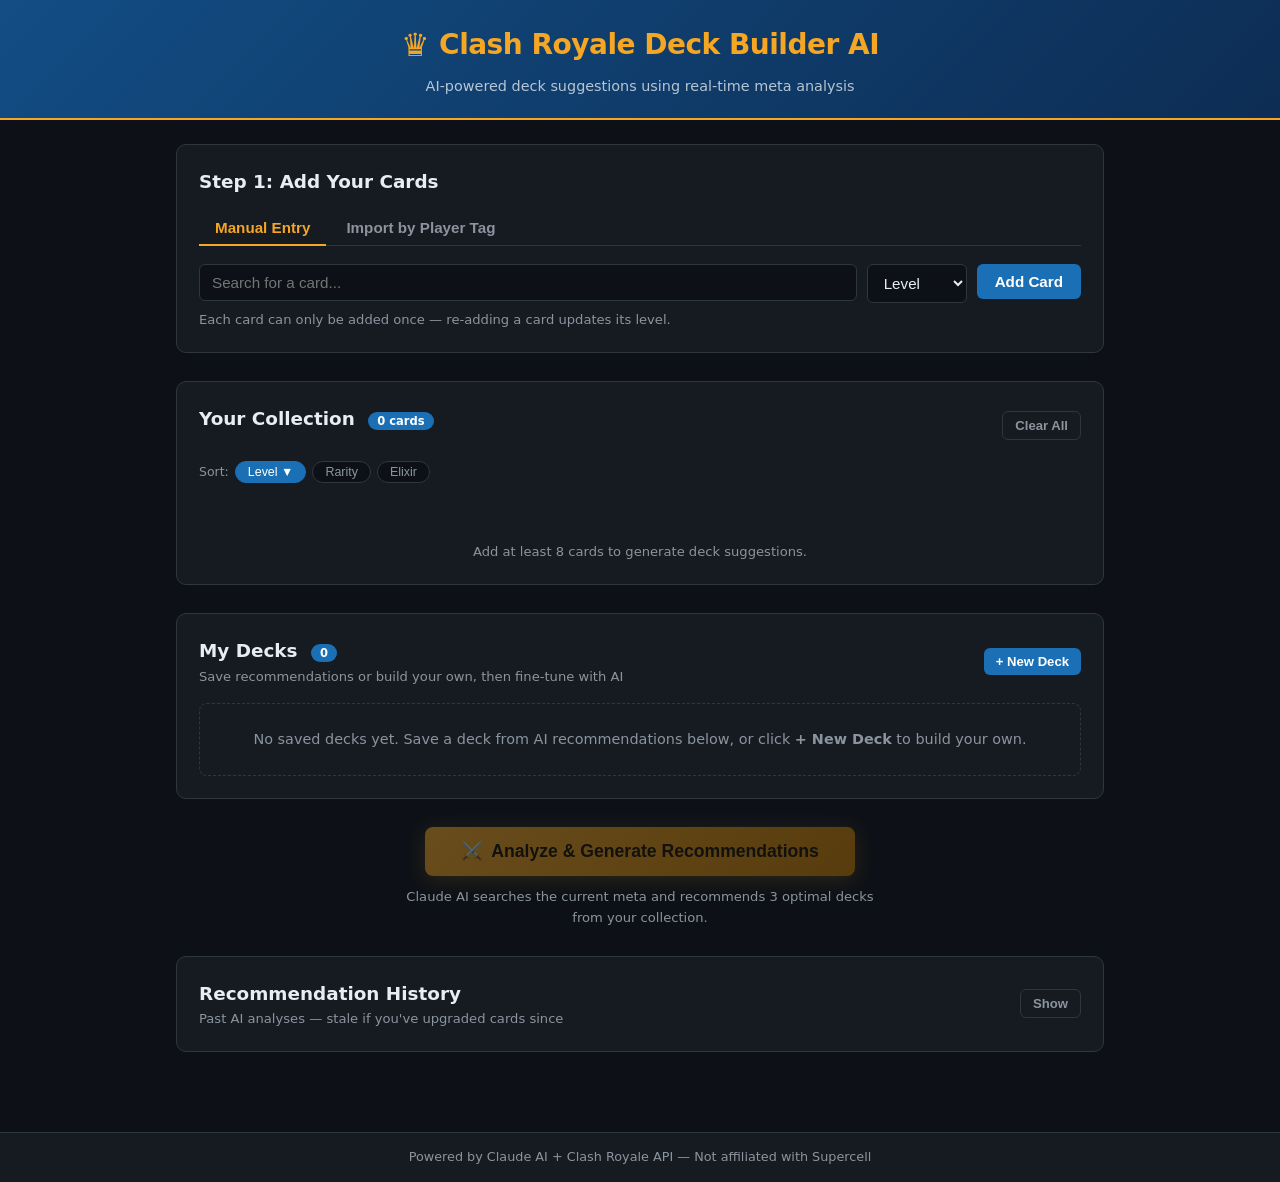
==== templates/index.html @ ad2bdec4 "UPDATES" ====
<!DOCTYPE html>
<html lang="en">
<head>
  <meta charset="UTF-8" />
  <meta name="viewport" content="width=device-width, initial-scale=1.0" />
  <title>Clash Royale Deck Builder AI</title>
  <link rel="stylesheet" href="/static/css/style.css" />
</head>
<body>
  <header class="site-header">
    <div class="header-inner">
      <div class="logo"><span class="crown">♛</span><span>Clash Royale Deck Builder AI</span></div>
      <p class="tagline">AI-powered deck suggestions using real-time meta analysis</p>
    </div>
  </header>

  <main class="container">

    <!-- Step 1: Card collection ──────────────────────────────────────────── -->
    <section class="card-section" id="import-section">
      <h2>Step 1: Add Your Cards</h2>
      <div class="import-tabs">
        <button class="tab-btn active" data-tab="manual">Manual Entry</button>
        <button class="tab-btn" data-tab="tag">Import by Player Tag</button>
      </div>

      <div class="tab-content active" id="tab-manual">
        <div class="add-card-row">
          <div class="search-wrap">
            <input type="text" id="card-search" placeholder="Search for a card..." autocomplete="off" />
            <ul id="card-suggestions" class="suggestions-list hidden"></ul>
          </div>
          <select id="card-level"><option value="">Level</option></select>
          <button id="add-card-btn" class="btn btn-primary">Add Card</button>
        </div>
        <p class="hint">Each card can only be added once — re-adding a card updates its level.</p>
      </div>

      <div class="tab-content" id="tab-tag">
        <div class="tag-row">
          <input type="text" id="player-tag" placeholder="#ABC123XYZ" autocomplete="off" />
          <button id="fetch-cards-btn" class="btn btn-primary">Import Cards</button>
        </div>
        <p class="hint">Enter your Clash Royale player tag to automatically import your unlocked cards and levels.</p>
        <p id="tag-status" class="status-msg hidden"></p>
      </div>
    </section>

    <!-- Collection display ──────────────────────────────────────────────── -->
    <section class="card-section" id="collection-section">
      <div class="collection-header">
        <h2>Your Collection <span id="card-count" class="badge">0 cards</span></h2>
        <button id="clear-cards-btn" class="btn btn-ghost btn-sm">Clear All</button>
      </div>
      <div class="collection-sort-bar">
        <span class="sort-label">Sort:</span>
        <button class="sort-btn active" data-sort="level">Level ▼</button>
        <button class="sort-btn" data-sort="rarity">Rarity</button>
        <button class="sort-btn" data-sort="elixir">Elixir</button>
      </div>
      <div id="card-grid" class="card-grid"></div>
      <p id="collection-hint" class="hint center">Add at least 8 cards to generate deck suggestions.</p>
    </section>

    <!-- My Decks ─────────────────────────────────────────────────────────── -->
    <section class="card-section" id="my-decks-section">
      <div class="section-header">
        <div>
          <h2>My Decks <span id="my-decks-count" class="badge">0</span></h2>
          <p class="hint" style="margin:0">Save recommendations or build your own, then fine-tune with AI</p>
        </div>
        <button id="new-deck-btn" class="btn btn-primary btn-sm">+ New Deck</button>
      </div>
      <div id="my-decks-empty" class="empty-state">
        No saved decks yet. Save a deck from AI recommendations below, or click <strong>+ New Deck</strong> to build your own.
      </div>
      <div id="my-decks-grid" class="my-decks-grid"></div>
    </section>

    <!-- Generate ────────────────────────────────────────────────────────── -->
    <section class="generate-section">
      <button id="generate-btn" class="btn btn-generate" disabled>
        <span class="btn-icon">⚔️</span> Analyze &amp; Generate Recommendations
      </button>
      <p class="generate-note">Claude AI searches the current meta and recommends 3 optimal decks from your collection.</p>
    </section>

    <!-- Results ──────────────────────────────────────────────────────────── -->
    <section id="results-section" class="hidden">
      <div class="results-header">
        <h2>AI Deck Recommendations</h2>
        <div id="meta-context" class="meta-banner"></div>
      </div>
      <div id="stream-status" class="stream-status">
        <div class="spinner"></div>
        <span id="stream-msg">Searching for current meta information...</span>
      </div>
      <div id="decks-container"></div>
    </section>

    <!-- Recommendation History ───────────────────────────────────────────── -->
    <section class="card-section" id="history-section">
      <div class="history-header">
        <div>
          <h2>Recommendation History</h2>
          <p class="hint" style="margin:0">Past AI analyses — stale if you've upgraded cards since</p>
        </div>
        <button id="history-toggle-btn" class="btn btn-ghost btn-sm">Show</button>
      </div>
      <div id="history-list" class="history-list hidden">
        <div id="history-loading" class="history-empty"><div class="spinner"></div> Loading...</div>
        <div id="history-empty" class="history-empty hidden">No past sessions yet.</div>
        <div id="history-items"></div>
      </div>
    </section>

  </main>

  <footer class="site-footer">
    <p>Powered by Claude AI + Clash Royale API &mdash; Not affiliated with Supercell</p>
  </footer>

  <!-- ═══════════════════════════════════════════════════════════════════════
       Deck Builder Modal  (create / edit a saved deck)
  ════════════════════════════════════════════════════════════════════════ -->
  <div id="deck-builder-modal" class="modal-overlay hidden" role="dialog" aria-labelledby="deck-builder-title">
    <div class="modal-backdrop" id="deck-builder-backdrop"></div>
    <div class="modal-dialog">
      <div class="modal-header">
        <h3 id="deck-builder-title">Build a Deck</h3>
        <button id="deck-builder-close" class="btn btn-ghost btn-sm">✕</button>
      </div>
      <div class="modal-body">
        <div class="form-group">
          <label for="deck-name-input">Deck Name</label>
          <input type="text" id="deck-name-input" placeholder="e.g., My Hog Cycle" maxlength="60" />
        </div>
        <div class="form-group">
          <label>Cards <span id="slot-count-label" class="text-muted">(0 / 8)</span></label>
          <p class="hint" style="margin-bottom:10px">Pick exactly 8 cards from your collection — no duplicates allowed.</p>
          <div id="card-slots" class="card-slots"></div>
        </div>
        <p id="deck-builder-error" class="status-msg error hidden"></p>
      </div>
      <div class="modal-footer">
        <button id="deck-builder-cancel" class="btn btn-ghost">Cancel</button>
        <button id="deck-builder-save" class="btn btn-primary" disabled>Save Deck</button>
      </div>
    </div>
  </div>

  <!-- ═══════════════════════════════════════════════════════════════════════
       Saved Deck Detail Modal  (analysis + fine-tune chat)
  ════════════════════════════════════════════════════════════════════════ -->
  <div id="deck-detail-modal" class="deck-detail-modal hidden" role="dialog" aria-labelledby="detail-deck-name">
    <div class="detail-backdrop" id="detail-backdrop"></div>
    <div class="detail-panel">

      <div class="detail-header">
        <div class="detail-title-group">
          <div class="detail-source-label" id="detail-source-label"></div>
          <h3 id="detail-deck-name">Deck</h3>
          <div id="detail-meta-tags" class="detail-meta-tags"></div>
        </div>
        <div class="detail-header-actions">
          <button id="detail-edit-btn" class="btn btn-ghost btn-sm">✏️ Edit Cards</button>
          <button id="detail-delete-btn" class="btn btn-ghost btn-sm btn-danger-ghost">🗑 Delete</button>
          <button id="detail-close-btn" class="btn btn-ghost btn-sm">✕ Close</button>
        </div>
      </div>

      <div class="detail-body">

        <!-- Left: deck cards + analysis ─────────────────────────────────── -->
        <div class="detail-left">

          <!-- Staleness warning -->
          <div id="detail-stale-warning" class="stale-warning hidden">
            <span>⚠️ Card levels have changed since last analysis</span>
            <div class="stale-actions">
              <button id="detail-update-levels-btn" class="btn btn-sm btn-ghost">Update Levels in Deck</button>
              <button id="detail-reanalyze-btn" class="btn btn-sm btn-primary">Re-run Analysis</button>
            </div>
          </div>

          <!-- Deck card chips -->
          <div class="detail-cards-panel">
            <h4 class="panel-label">Cards</h4>
            <div id="detail-cards-display" class="detail-cards-display"></div>
          </div>

          <!-- Analysis section -->
          <div class="detail-analysis-panel">
            <h4 class="panel-label">Deep Analysis</h4>

            <!-- No analysis yet -->
            <div id="analysis-empty" class="analysis-empty">
              <p>Get a meta assessment, suggested swaps from your collection, and detailed coaching.</p>
              <button id="run-analysis-btn" class="btn btn-primary">Run Deep Analysis</button>
            </div>

            <!-- Running analysis -->
            <div id="analysis-loading" class="analysis-loading hidden">
              <div class="spinner"></div>
              <span id="analysis-status-msg">Searching current meta...</span>
            </div>

            <!-- Analysis result display -->
            <div id="analysis-result" class="analysis-result hidden"></div>
          </div>
        </div>

        <!-- Right: fine-tune chat ───────────────────────────────────────── -->
        <div class="detail-right">
          <div class="detail-chat-header">
            <h4>Fine-tune Chat</h4>
            <p class="hint">Discuss strategy, request specific swaps, or explore matchups in depth</p>
          </div>
          <div id="detail-chat-messages" class="detail-chat-messages">
            <div class="chat-welcome" id="detail-chat-welcome">
              <p>💬 Ask me anything about this deck — card swaps, matchups, playstyle adjustments, or how to improve your win rate.</p>
            </div>
          </div>
          <div class="detail-chat-input-area">
            <div class="chat-input-row">
              <input type="text" id="detail-chat-input" placeholder="Ask about strategy or improvements..." autocomplete="off" />
              <button id="detail-chat-send" class="btn btn-primary">Send</button>
            </div>
            <div class="chat-suggestions-row">
              <span class="chat-suggestion-label">Try:</span>
              <button class="chat-suggestion detail-suggestion" data-q="What's the single best card swap I can make to improve this deck from my collection?">Best swap?</button>
              <button class="chat-suggestion detail-suggestion" data-q="How should I adjust my playstyle in double elixir time?">Double elixir</button>
              <button class="chat-suggestion detail-suggestion" data-q="What are the hardest matchups for this deck and how do I handle them?">Hard matchups</button>
            </div>
          </div>
        </div>

      </div><!-- /.detail-body -->
    </div><!-- /.detail-panel -->
  </div>

  <!-- ═══════════════════════════════════════════════════════════════════════
       Recommendation Chat Modal
  ════════════════════════════════════════════════════════════════════════ -->
  <div id="chat-modal" class="chat-modal hidden" role="dialog" aria-labelledby="chat-deck-title">
    <div class="chat-backdrop" id="chat-backdrop"></div>
    <div class="chat-panel">
      <div class="chat-panel-header">
        <div class="chat-panel-title-group">
          <span class="chat-panel-label">Strategy Chat</span>
          <h3 id="chat-deck-title">Deck Name</h3>
        </div>
        <button id="chat-close-btn" class="btn btn-ghost btn-sm">✕ Close</button>
      </div>
      <div class="chat-panel-context" id="chat-panel-context"></div>
      <div class="chat-messages" id="chat-messages">
        <div class="chat-welcome">
          <p>👋 Ask me anything about this deck — matchups, placements, elixir management, counters, or how to improve your gameplay!</p>
        </div>
      </div>
      <div class="chat-input-area">
        <div class="chat-input-row">
          <input type="text" id="chat-input" placeholder="Ask about strategy, matchups, card placement..." autocomplete="off" />
          <button id="chat-send-btn" class="btn btn-primary">Send</button>
        </div>
        <div class="chat-suggestions-row">
          <span class="chat-suggestion-label">Try asking:</span>
          <button class="chat-suggestion" data-q="How do I counter Mega Knight with this deck?">vs Mega Knight</button>
          <button class="chat-suggestion" data-q="What's my best play in double elixir?">Double elixir tips</button>
          <button class="chat-suggestion" data-q="How should I open the game?">Opening plays</button>
          <button class="chat-suggestion" data-q="What are the biggest mistakes to avoid with this deck?">Common mistakes</button>
        </div>
      </div>
    </div>
  </div>

  <!-- Card slot picker dropdown (shared, moved by JS) -->
  <div id="slot-picker-dropdown" class="slot-picker-dropdown hidden">
    <input type="text" id="slot-picker-search" placeholder="Search cards..." autocomplete="off" />
    <ul id="slot-picker-list" class="slot-picker-list"></ul>
  </div>

  <script src="/static/js/app.js"></script>
</body>
</html>
---- static/css/style.css ----
/* ============================================================
   CSS Custom Properties
   ============================================================ */
:root {
  --cr-blue: #1a6fb5;
  --cr-blue-dark: #124d84;
  --cr-gold: #f5a623;
  --cr-gold-dark: #c77d00;
  --cr-red: #e02020;
  --cr-green: #3fb950;
  --cr-purple: #7b2fbe;
  --bg: #0d1117;
  --bg-card: #161b22;
  --bg-card-hover: #1c2330;
  --border: #30363d;
  --text: #e6edf3;
  --text-muted: #8b949e;
  --radius: 10px;
  --shadow: 0 4px 16px rgba(0,0,0,0.4);
  --transition: 0.2s ease;
}

/* ============================================================
   Reset & Base
   ============================================================ */
*, *::before, *::after { box-sizing: border-box; margin: 0; padding: 0; }
html { font-size: 16px; scroll-behavior: smooth; }
body {
  font-family: 'Segoe UI', system-ui, -apple-system, sans-serif;
  background: var(--bg);
  color: var(--text);
  min-height: 100vh;
  line-height: 1.6;
}

/* ============================================================
   Layout
   ============================================================ */
.container {
  max-width: 960px;
  margin: 0 auto;
  padding: 24px 16px 80px;
  display: flex;
  flex-direction: column;
  gap: 28px;
}

/* ============================================================
   Header
   ============================================================ */
.site-header {
  background: linear-gradient(135deg, var(--cr-blue-dark) 0%, #0d2d54 100%);
  border-bottom: 2px solid var(--cr-gold);
  padding: 20px 0;
  text-align: center;
}
.header-inner { max-width: 960px; margin: 0 auto; padding: 0 16px; }
.logo {
  font-size: 1.75rem;
  font-weight: 800;
  color: var(--cr-gold);
  letter-spacing: -0.5px;
  display: flex;
  align-items: center;
  justify-content: center;
  gap: 10px;
}
.crown { font-size: 2rem; }
.tagline { color: rgba(255,255,255,0.7); font-size: 0.9rem; margin-top: 4px; }

/* ============================================================
   Card Sections
   ============================================================ */
.card-section {
  background: var(--bg-card);
  border: 1px solid var(--border);
  border-radius: var(--radius);
  padding: 22px;
}
.card-section h2 { font-size: 1.15rem; font-weight: 700; margin-bottom: 14px; }
.collection-sort-bar {
  display: flex;
  align-items: center;
  gap: 6px;
  margin-bottom: 12px;
  flex-wrap: wrap;
}
.sort-label { font-size: 0.78rem; color: var(--text-muted); }
.sort-btn {
  background: var(--bg);
  border: 1px solid var(--border);
  color: var(--text-muted);
  border-radius: 20px;
  padding: 3px 12px;
  font-size: 0.78rem;
  cursor: pointer;
  transition: var(--transition);
}
.sort-btn:hover { border-color: var(--cr-blue); color: var(--text); }
.sort-btn.active { background: var(--cr-blue); border-color: var(--cr-blue); color: #fff; }
.section-header {
  display: flex;
  justify-content: space-between;
  align-items: center;
  gap: 16px;
  margin-bottom: 16px;
}
.section-header h2 { margin-bottom: 0; }
.text-muted { color: var(--text-muted); }

/* ============================================================
   Tabs
   ============================================================ */
.import-tabs {
  display: flex;
  gap: 4px;
  margin-bottom: 18px;
  border-bottom: 1px solid var(--border);
}
.tab-btn {
  background: none;
  border: none;
  color: var(--text-muted);
  font-size: 0.95rem;
  font-weight: 600;
  padding: 8px 16px;
  cursor: pointer;
  border-bottom: 2px solid transparent;
  margin-bottom: -1px;
  transition: color var(--transition), border-color var(--transition);
}
.tab-btn:hover { color: var(--text); }
.tab-btn.active { color: var(--cr-gold); border-bottom-color: var(--cr-gold); }
.tab-content { display: none; }
.tab-content.active { display: block; }

/* ============================================================
   Form Controls
   ============================================================ */
.form-group { margin-bottom: 16px; }
.form-group label {
  display: block;
  font-size: 0.85rem;
  font-weight: 600;
  color: var(--text-muted);
  text-transform: uppercase;
  letter-spacing: 0.5px;
  margin-bottom: 6px;
}
.add-card-row, .tag-row {
  display: flex;
  gap: 10px;
  align-items: flex-start;
  flex-wrap: wrap;
}
.search-wrap { position: relative; flex: 1; min-width: 180px; }

input[type="text"], select {
  background: var(--bg);
  border: 1px solid var(--border);
  border-radius: 6px;
  color: var(--text);
  font-size: 0.95rem;
  padding: 9px 12px;
  width: 100%;
  transition: border-color var(--transition);
  outline: none;
}
input[type="text"]:focus, select:focus { border-color: var(--cr-blue); }
select { cursor: pointer; width: auto; min-width: 100px; }
.hint { color: var(--text-muted); font-size: 0.82rem; margin-top: 6px; }
.hint.center { text-align: center; }

/* ============================================================
   Autocomplete
   ============================================================ */
.suggestions-list {
  position: absolute;
  top: calc(100% + 4px); left: 0; right: 0;
  background: var(--bg-card);
  border: 1px solid var(--border);
  border-radius: 6px;
  list-style: none;
  max-height: 220px;
  overflow-y: auto;
  z-index: 100;
  box-shadow: var(--shadow);
}
.suggestions-list.hidden { display: none; }
.suggestions-list li {
  padding: 8px 14px;
  cursor: pointer;
  font-size: 0.9rem;
  transition: background var(--transition);
}
.suggestions-list li:hover,
.suggestions-list li.focused { background: var(--bg-card-hover); }
.suggestions-list li mark { background: none; color: var(--cr-gold); font-weight: 700; }

/* ============================================================
   Buttons
   ============================================================ */
.btn {
  border: none;
  border-radius: 6px;
  cursor: pointer;
  font-size: 0.95rem;
  font-weight: 600;
  padding: 9px 18px;
  transition: background var(--transition), opacity var(--transition), transform var(--transition);
  white-space: nowrap;
}
.btn:disabled { opacity: 0.4; cursor: not-allowed; transform: none !important; }
.btn:not(:disabled):hover { transform: translateY(-1px); }
.btn:not(:disabled):active { transform: translateY(0); }

.btn-primary { background: var(--cr-blue); color: #fff; }
.btn-primary:not(:disabled):hover { background: var(--cr-blue-dark); }

.btn-ghost { background: transparent; border: 1px solid var(--border); color: var(--text-muted); }
.btn-ghost:not(:disabled):hover { border-color: var(--text-muted); color: var(--text); }
.btn-danger-ghost { color: #f85149; }
.btn-danger-ghost:not(:disabled):hover { border-color: #f85149; color: #f85149; }

.btn-sm { font-size: 0.82rem; padding: 6px 12px; }

.btn-generate {
  background: linear-gradient(135deg, var(--cr-gold) 0%, var(--cr-gold-dark) 100%);
  color: #1a1200;
  font-size: 1.1rem;
  font-weight: 800;
  padding: 14px 36px;
  border-radius: 8px;
  box-shadow: 0 4px 20px rgba(245,166,35,0.35);
}
.btn-generate:not(:disabled):hover {
  background: linear-gradient(135deg, #f7c04a 0%, var(--cr-gold) 100%);
  box-shadow: 0 6px 28px rgba(245,166,35,0.5);
}
.btn-icon { margin-right: 4px; }
.btn-save-deck {
  background: rgba(63,185,80,0.12);
  border: 1px solid rgba(63,185,80,0.3);
  color: var(--cr-green);
  font-size: 0.82rem;
  padding: 6px 14px;
  border-radius: 6px;
}
.btn-save-deck:not(:disabled):hover { background: rgba(63,185,80,0.25); border-color: var(--cr-green); }
.btn-save-deck.saved {
  background: rgba(63,185,80,0.2);
  border-color: var(--cr-green);
  color: var(--cr-green);
  cursor: default;
  transform: none !important;
}
.btn-discuss {
  background: rgba(123,47,190,0.12);
  border: 1px solid rgba(192,132,252,0.3);
  color: #c084fc;
  font-size: 0.82rem;
  padding: 6px 14px;
  border-radius: 6px;
}
.btn-discuss:not(:disabled):hover { background: rgba(123,47,190,0.28); border-color: #c084fc; }

/* ============================================================
   Generate Section
   ============================================================ */
.generate-section {
  text-align: center;
  display: flex;
  flex-direction: column;
  align-items: center;
  gap: 10px;
}
.generate-note { color: var(--text-muted); font-size: 0.82rem; max-width: 480px; }

/* ============================================================
   Status / Empty
   ============================================================ */
.status-msg {
  margin-top: 10px;
  padding: 8px 12px;
  border-radius: 6px;
  font-size: 0.88rem;
  font-weight: 500;
}
.status-msg.hidden { display: none; }
.status-msg.success { background: rgba(35,134,54,0.2); color: #3fb950; border: 1px solid rgba(63,185,80,0.3); }
.status-msg.error   { background: rgba(224,36,36,0.15); color: #f85149; border: 1px solid rgba(248,81,73,0.3); }
.status-msg.loading { background: rgba(26,111,181,0.15); color: #79c0ff; border: 1px solid rgba(121,192,255,0.3); }

.empty-state {
  color: var(--text-muted);
  font-size: 0.9rem;
  padding: 24px;
  text-align: center;
  border: 1px dashed var(--border);
  border-radius: 8px;
}

/* ============================================================
   Collection Header / Badge / Grid
   ============================================================ */
.collection-header {
  display: flex;
  justify-content: space-between;
  align-items: center;
  margin-bottom: 14px;
}
.badge {
  background: var(--cr-blue);
  color: #fff;
  border-radius: 20px;
  font-size: 0.72rem;
  font-weight: 700;
  padding: 2px 9px;
  margin-left: 7px;
}
.card-grid { display: flex; flex-wrap: wrap; gap: 8px; min-height: 40px; }
.card-chip {
  display: flex;
  align-items: center;
  gap: 6px;
  background: var(--bg);
  border: 1px solid var(--border);
  border-radius: 20px;
  padding: 4px 10px 4px 6px;
  font-size: 0.82rem;
  transition: border-color var(--transition);
}
.card-chip:hover { border-color: var(--cr-red); }
.chip-level {
  background: var(--cr-gold);
  color: #1a1200;
  border-radius: 50%;
  width: 20px; height: 20px;
  display: flex;
  align-items: center;
  justify-content: center;
  font-size: 0.7rem;
  font-weight: 800;
  flex-shrink: 0;
}
.chip-remove {
  background: none;
  border: none;
  color: var(--text-muted);
  cursor: pointer;
  font-size: 1rem;
  line-height: 1;
  padding: 0 0 0 4px;
  transition: color var(--transition);
}
.chip-remove:hover { color: var(--cr-red); }

/* ============================================================
   Spinner
   ============================================================ */
.spinner {
  width: 20px; height: 20px;
  border: 2px solid var(--border);
  border-top-color: var(--cr-gold);
  border-radius: 50%;
  animation: spin 0.8s linear infinite;
  flex-shrink: 0;
}
@keyframes spin { to { transform: rotate(360deg); } }

/* ============================================================
   Tags / Pills
   ============================================================ */
.tag {
  border-radius: 4px;
  font-size: 0.73rem;
  font-weight: 700;
  padding: 2px 7px;
  text-transform: uppercase;
  letter-spacing: 0.4px;
}
.tag-archetype { background: rgba(123,47,190,0.2); color: #c084fc; border: 1px solid rgba(192,132,252,0.3); }
.tag-elixir    { background: rgba(121,192,255,0.1); color: #79c0ff; border: 1px solid rgba(121,192,255,0.2); }
.tag-difficulty-Beginner     { background: rgba(35,134,54,0.2); color: #3fb950; border: 1px solid rgba(63,185,80,0.3); }
.tag-difficulty-Intermediate { background: rgba(210,153,34,0.2); color: #e3b341; border: 1px solid rgba(227,179,65,0.3); }
.tag-difficulty-Advanced     { background: rgba(224,36,36,0.15); color: #f85149; border: 1px solid rgba(248,81,73,0.3); }
.tag-tier-S { background: rgba(245,166,35,0.2); color: var(--cr-gold); border: 1px solid rgba(245,166,35,0.4); }
.tag-tier-A { background: rgba(63,185,80,0.15); color: #3fb950; border: 1px solid rgba(63,185,80,0.3); }
.tag-tier-B { background: rgba(121,192,255,0.1); color: #79c0ff; border: 1px solid rgba(121,192,255,0.2); }
.tag-tier-C { background: rgba(227,179,65,0.12); color: #e3b341; border: 1px solid rgba(227,179,65,0.25); }
.tag-tier-D { background: rgba(248,81,73,0.12); color: #f85149; border: 1px solid rgba(248,81,73,0.25); }
.tag-stale  { background: rgba(245,166,35,0.12); color: #e3b341; border: 1px solid rgba(245,166,35,0.25); font-size: 0.72rem; }

/* ============================================================
   Results Section
   ============================================================ */
#results-section.hidden { display: none; }
#results-section { display: flex; flex-direction: column; gap: 20px; }
.results-header h2 { font-size: 1.35rem; font-weight: 800; margin-bottom: 10px; }
.meta-banner {
  background: rgba(26,111,181,0.1);
  border: 1px solid rgba(121,192,255,0.2);
  border-radius: 6px;
  color: #79c0ff;
  font-size: 0.88rem;
  font-style: italic;
  padding: 10px 14px;
  line-height: 1.5;
}
.meta-banner:empty { display: none; }
.stream-status {
  display: none;
  align-items: center;
  gap: 12px;
  padding: 14px 18px;
  background: var(--bg-card);
  border: 1px solid var(--border);
  border-radius: var(--radius);
  color: var(--text-muted);
  font-size: 0.9rem;
}
.stream-status.visible { display: flex; }

/* ============================================================
   Recommendation Deck Cards
   ============================================================ */
#decks-container { display: flex; flex-direction: column; gap: 22px; }
.deck-card {
  background: var(--bg-card);
  border: 1px solid var(--border);
  border-radius: var(--radius);
  overflow: hidden;
  box-shadow: var(--shadow);
  animation: fadeSlide 0.4s ease both;
}
@keyframes fadeSlide {
  from { opacity: 0; transform: translateY(14px); }
  to   { opacity: 1; transform: translateY(0); }
}
.deck-header {
  padding: 16px 20px 12px;
  border-bottom: 1px solid var(--border);
  display: flex;
  align-items: flex-start;
  justify-content: space-between;
  gap: 10px;
  flex-wrap: wrap;
}
.deck-title-group { flex: 1; }
.deck-name { font-size: 1.1rem; font-weight: 800; margin-bottom: 4px; }
.deck-meta { display: flex; flex-wrap: wrap; gap: 6px; align-items: center; }
.deck-header-right {
  display: flex;
  align-items: center;
  gap: 8px;
  flex-shrink: 0;
  flex-wrap: wrap;
}
.deck-win-condition { font-size: 0.8rem; color: var(--text-muted); }
.deck-win-condition strong { color: var(--cr-gold); }
.deck-cards-row {
  display: flex;
  flex-wrap: wrap;
  gap: 6px;
  padding: 14px 20px;
  border-bottom: 1px solid var(--border);
}
.deck-card-item {
  background: var(--bg);
  border: 1px solid var(--border);
  border-radius: 6px;
  padding: 5px 9px;
  font-size: 0.79rem;
  font-weight: 600;
  display: flex;
  align-items: center;
  gap: 4px;
}
.deck-card-item.is-win-condition { border-color: var(--cr-gold); color: var(--cr-gold); }
.item-level { font-size: 0.68rem; color: var(--text-muted); }
.deck-body { padding: 18px 20px; display: flex; flex-direction: column; gap: 14px; }
.deck-description { color: var(--text-muted); font-size: 0.88rem; line-height: 1.55; }
.strategy-grid { display: grid; grid-template-columns: 1fr 1fr; gap: 10px; }
.strategy-box {
  background: var(--bg);
  border: 1px solid var(--border);
  border-radius: 8px;
  padding: 13px;
}
.strategy-box h4 {
  color: var(--cr-gold);
  font-size: 0.75rem;
  font-weight: 800;
  letter-spacing: 0.5px;
  margin-bottom: 7px;
  text-transform: uppercase;
}
.strategy-box p, .strategy-box li {
  color: var(--text-muted);
  font-size: 0.85rem;
  line-height: 1.5;
}
.strategy-box ul { padding-left: 14px; display: flex; flex-direction: column; gap: 3px; }
.strategy-box.full-width { grid-column: 1 / -1; }
.level-notes {
  background: rgba(245,166,35,0.07);
  border: 1px solid rgba(245,166,35,0.2);
  border-radius: 8px;
  color: #e3b341;
  font-size: 0.82rem;
  padding: 9px 13px;
}
.level-notes strong { color: var(--cr-gold); }

/* ============================================================
   My Decks Grid
   ============================================================ */
.my-decks-grid {
  display: grid;
  grid-template-columns: repeat(auto-fill, minmax(280px, 1fr));
  gap: 14px;
}
.my-deck-card {
  background: var(--bg);
  border: 1px solid var(--border);
  border-radius: 8px;
  padding: 16px;
  display: flex;
  flex-direction: column;
  gap: 10px;
  transition: border-color var(--transition);
  animation: fadeSlide 0.3s ease both;
}
.my-deck-card:hover { border-color: rgba(121,192,255,0.35); }
.my-deck-card.is-stale { border-color: rgba(245,166,35,0.4); }

.my-deck-card-header {
  display: flex;
  align-items: flex-start;
  justify-content: space-between;
  gap: 8px;
}
.my-deck-card-title { font-weight: 800; font-size: 0.95rem; }
.my-deck-card-source { font-size: 0.72rem; color: var(--text-muted); margin-top: 2px; }
.my-deck-card-tags { display: flex; flex-wrap: wrap; gap: 5px; }

.my-deck-card-chips {
  display: flex;
  flex-wrap: wrap;
  gap: 4px;
}
.mini-chip {
  background: var(--bg-card);
  border: 1px solid var(--border);
  border-radius: 4px;
  font-size: 0.73rem;
  padding: 2px 7px;
  color: var(--text-muted);
}
.mini-chip.win-con { border-color: rgba(245,166,35,0.4); color: var(--cr-gold); }

.my-deck-card-footer {
  display: flex;
  gap: 7px;
  margin-top: auto;
  padding-top: 6px;
  border-top: 1px solid var(--border);
}
.my-deck-card-footer .btn { flex: 1; text-align: center; }

/* ============================================================
   Staleness
   ============================================================ */
.stale-warning {
  background: rgba(245,166,35,0.08);
  border: 1px solid rgba(245,166,35,0.3);
  border-radius: 8px;
  padding: 10px 14px;
  display: flex;
  align-items: center;
  justify-content: space-between;
  gap: 12px;
  flex-wrap: wrap;
  font-size: 0.85rem;
  color: #e3b341;
}
.stale-warning.hidden { display: none; }
.stale-actions { display: flex; gap: 8px; flex-wrap: wrap; }

/* ============================================================
   History
   ============================================================ */
.history-header {
  display: flex;
  justify-content: space-between;
  align-items: center;
}
.history-header h2 { margin-bottom: 0; }
.history-list { margin-top: 18px; display: flex; flex-direction: column; gap: 8px; }
.history-list.hidden { display: none; }
.history-empty {
  color: var(--text-muted);
  font-size: 0.88rem;
  padding: 18px;
  text-align: center;
  display: flex;
  align-items: center;
  justify-content: center;
  gap: 8px;
}
.history-empty.hidden { display: none; }
.history-item {
  background: var(--bg);
  border: 1px solid var(--border);
  border-radius: 8px;
  overflow: hidden;
  transition: border-color var(--transition);
}
.history-item:hover { border-color: rgba(121,192,255,0.25); }
.history-item.is-stale { border-color: rgba(245,166,35,0.35); }
.history-item-header {
  display: flex;
  align-items: center;
  gap: 10px;
  padding: 12px 14px;
  cursor: pointer;
  user-select: none;
}
.history-item-header:hover { background: var(--bg-card-hover); }
.history-item-date { color: var(--text-muted); font-size: 0.8rem; white-space: nowrap; }
.history-item-meta { flex: 1; font-size: 0.87rem; color: var(--text); overflow: hidden; text-overflow: ellipsis; white-space: nowrap; }
.history-chevron { color: var(--text-muted); font-size: 0.75rem; transition: transform var(--transition); flex-shrink: 0; }
.history-item.expanded .history-chevron { transform: rotate(180deg); }
.history-item-decks { display: none; border-top: 1px solid var(--border); padding: 14px; flex-direction: column; gap: 8px; }
.history-item.expanded .history-item-decks { display: flex; }
.history-deck-row {
  display: flex;
  align-items: center;
  justify-content: space-between;
  gap: 10px;
  padding: 9px 12px;
  background: var(--bg-card);
  border: 1px solid var(--border);
  border-radius: 6px;
  flex-wrap: wrap;
}
.history-deck-info { flex: 1; min-width: 0; }
.history-deck-name { font-weight: 700; font-size: 0.88rem; }
.history-deck-cards { color: var(--text-muted); font-size: 0.76rem; margin-top: 2px; overflow: hidden; text-overflow: ellipsis; white-space: nowrap; max-width: 500px; }
.history-deck-actions { display: flex; gap: 7px; }

/* ============================================================
   Deck Builder Modal
   ============================================================ */
.modal-overlay {
  position: fixed;
  inset: 0;
  z-index: 150;
  display: flex;
  align-items: center;
  justify-content: center;
  padding: 16px;
}
.modal-overlay.hidden { display: none; }
.modal-backdrop {
  position: absolute;
  inset: 0;
  background: rgba(0,0,0,0.7);
  backdrop-filter: blur(3px);
}
.modal-dialog {
  position: relative;
  z-index: 1;
  background: var(--bg-card);
  border: 1px solid var(--border);
  border-radius: var(--radius);
  width: min(600px, 100%);
  max-height: 90vh;
  display: flex;
  flex-direction: column;
  box-shadow: var(--shadow);
  animation: modalIn 0.2s ease;
}
@keyframes modalIn {
  from { opacity: 0; transform: scale(0.95); }
  to   { opacity: 1; transform: scale(1); }
}
.modal-header {
  padding: 18px 20px 14px;
  border-bottom: 1px solid var(--border);
  display: flex;
  align-items: center;
  justify-content: space-between;
}
.modal-header h3 { font-size: 1.1rem; font-weight: 800; }
.modal-body { padding: 20px; overflow-y: auto; flex: 1; }
.modal-footer {
  padding: 14px 20px;
  border-top: 1px solid var(--border);
  display: flex;
  gap: 10px;
  justify-content: flex-end;
}

/* Card Slots (deck builder) */
.card-slots {
  display: grid;
  grid-template-columns: 1fr 1fr;
  gap: 8px;
}
.card-slot {
  background: var(--bg);
  border: 1px solid var(--border);
  border-radius: 6px;
  padding: 9px 12px;
  display: flex;
  align-items: center;
  justify-content: space-between;
  gap: 8px;
  cursor: pointer;
  transition: border-color var(--transition), background var(--transition);
  min-height: 42px;
  font-size: 0.88rem;
}
.card-slot:hover:not(.is-picking) { border-color: var(--cr-blue); }
.card-slot.filled { border-color: rgba(63,185,80,0.4); }
.card-slot.filled:hover { border-color: rgba(248,81,73,0.6); }
.card-slot.is-picking { border-color: var(--cr-blue); background: rgba(26,111,181,0.08); }
.card-slot-name { font-weight: 600; color: var(--text); flex: 1; }
.card-slot-placeholder { color: var(--text-muted); flex: 1; font-style: italic; }
.card-slot-level { font-size: 0.72rem; color: var(--text-muted); background: var(--bg-card); border-radius: 4px; padding: 1px 6px; }
.card-slot-remove {
  background: none;
  border: none;
  color: var(--text-muted);
  cursor: pointer;
  font-size: 0.9rem;
  padding: 0;
  line-height: 1;
  transition: color var(--transition);
}
.card-slot-remove:hover { color: var(--cr-red); }

/* Slot picker dropdown */
.slot-picker-dropdown {
  position: fixed;
  z-index: 300;
  background: var(--bg-card);
  border: 1px solid var(--border);
  border-radius: 8px;
  box-shadow: var(--shadow);
  width: 260px;
  overflow: hidden;
}
.slot-picker-dropdown.hidden { display: none; }
.slot-picker-dropdown input {
  border: none;
  border-bottom: 1px solid var(--border);
  border-radius: 0;
  padding: 10px 12px;
}
.slot-picker-list {
  list-style: none;
  max-height: 240px;
  overflow-y: auto;
}
.slot-picker-list li {
  padding: 8px 12px;
  cursor: pointer;
  font-size: 0.88rem;
  display: flex;
  align-items: center;
  justify-content: space-between;
  gap: 8px;
  transition: background var(--transition);
}
.slot-picker-list li:hover,
.slot-picker-list li.focused { background: var(--bg-card-hover); }
.slot-picker-list li.in-deck { opacity: 0.35; cursor: not-allowed; pointer-events: none; }
.slot-picker-level { font-size: 0.72rem; color: var(--text-muted); background: var(--bg); border-radius: 4px; padding: 1px 5px; }

/* ============================================================
   Saved Deck Detail Modal
   ============================================================ */
.deck-detail-modal {
  position: fixed;
  inset: 0;
  z-index: 200;
  display: flex;
}
.deck-detail-modal.hidden { display: none; }
.detail-backdrop {
  position: absolute;
  inset: 0;
  background: rgba(0,0,0,0.65);
  backdrop-filter: blur(2px);
}
.detail-panel {
  position: relative;
  z-index: 1;
  background: var(--bg-card);
  width: 100%;
  max-width: 1100px;
  margin: auto;
  height: 90vh;
  border-radius: var(--radius);
  border: 1px solid var(--border);
  display: flex;
  flex-direction: column;
  box-shadow: 0 8px 40px rgba(0,0,0,0.6);
  overflow: hidden;
  animation: modalIn 0.22s ease;
}
.detail-header {
  padding: 16px 20px;
  border-bottom: 1px solid var(--border);
  display: flex;
  align-items: flex-start;
  justify-content: space-between;
  gap: 16px;
  background: linear-gradient(135deg, var(--cr-blue-dark) 0%, #0d2d54 100%);
  flex-shrink: 0;
  flex-wrap: wrap;
}
.detail-source-label {
  font-size: 0.7rem;
  font-weight: 700;
  text-transform: uppercase;
  letter-spacing: 0.8px;
  color: rgba(255,255,255,0.5);
  margin-bottom: 2px;
}
.detail-title-group h3 { font-size: 1.1rem; font-weight: 800; color: var(--cr-gold); }
.detail-meta-tags { display: flex; flex-wrap: wrap; gap: 5px; margin-top: 5px; }
.detail-header-actions { display: flex; gap: 8px; flex-wrap: wrap; align-items: flex-start; }

.detail-body {
  display: grid;
  grid-template-columns: 420px 1fr;
  flex: 1;
  overflow: hidden;
}

/* Left column */
.detail-left {
  border-right: 1px solid var(--border);
  overflow-y: auto;
  padding: 18px;
  display: flex;
  flex-direction: column;
  gap: 16px;
}
.panel-label {
  font-size: 0.75rem;
  font-weight: 700;
  text-transform: uppercase;
  letter-spacing: 0.5px;
  color: var(--text-muted);
  margin-bottom: 8px;
}
.detail-cards-panel { flex-shrink: 0; }
.detail-cards-display { display: flex; flex-wrap: wrap; gap: 6px; }
.detail-card-chip {
  background: var(--bg);
  border: 1px solid var(--border);
  border-radius: 6px;
  padding: 5px 9px;
  font-size: 0.82rem;
  font-weight: 600;
  display: flex;
  align-items: center;
  gap: 4px;
}
.detail-card-chip.win-con { border-color: rgba(245,166,35,0.5); color: var(--cr-gold); }
.detail-card-chip .chip-lv { font-size: 0.7rem; color: var(--text-muted); }
.detail-card-chip.stale-level { border-color: rgba(245,166,35,0.5); }
.detail-card-chip.stale-level .chip-lv { color: #e3b341; }

/* Analysis panel */
.detail-analysis-panel { flex: 1; }
.analysis-empty {
  text-align: center;
  padding: 24px 16px;
  display: flex;
  flex-direction: column;
  align-items: center;
  gap: 12px;
  background: var(--bg);
  border: 1px dashed var(--border);
  border-radius: 8px;
}
.analysis-empty p { color: var(--text-muted); font-size: 0.88rem; max-width: 280px; }
.analysis-loading {
  display: none;
  align-items: center;
  gap: 10px;
  padding: 16px;
  color: var(--text-muted);
  font-size: 0.88rem;
}
.analysis-loading.visible { display: flex; }
.analysis-result.hidden { display: none; }
.analysis-result { display: flex; flex-direction: column; gap: 14px; }

/* Analysis result components */
.analysis-top-bar {
  display: flex;
  align-items: center;
  gap: 8px;
  flex-wrap: wrap;
}
.tier-badge {
  font-size: 1.1rem;
  font-weight: 900;
  width: 36px; height: 36px;
  border-radius: 6px;
  display: flex;
  align-items: center;
  justify-content: center;
  flex-shrink: 0;
}
.analysis-viability { color: var(--text-muted); font-size: 0.85rem; line-height: 1.45; }
.analysis-tier-expl { font-size: 0.82rem; color: var(--text-muted); font-style: italic; }

.analysis-section-label {
  font-size: 0.72rem;
  font-weight: 700;
  text-transform: uppercase;
  letter-spacing: 0.5px;
  color: var(--text-muted);
  margin-bottom: 5px;
}
.analysis-grid { display: grid; grid-template-columns: 1fr 1fr; gap: 8px; }
.analysis-box {
  background: var(--bg);
  border: 1px solid var(--border);
  border-radius: 8px;
  padding: 12px;
}
.analysis-box h5 {
  font-size: 0.72rem;
  font-weight: 700;
  text-transform: uppercase;
  letter-spacing: 0.5px;
  margin-bottom: 6px;
}
.analysis-box.strengths h5 { color: var(--cr-green); }
.analysis-box.weaknesses h5 { color: #f85149; }
.analysis-box ul { list-style: none; display: flex; flex-direction: column; gap: 4px; }
.analysis-box li { font-size: 0.83rem; color: var(--text-muted); display: flex; gap: 6px; }
.analysis-box li::before { flex-shrink: 0; }
.analysis-box.strengths li::before { content: "✓"; color: var(--cr-green); }
.analysis-box.weaknesses li::before { content: "✗"; color: #f85149; }

.swap-item {
  background: var(--bg);
  border: 1px solid var(--border);
  border-radius: 7px;
  padding: 10px 12px;
  display: flex;
  flex-direction: column;
  gap: 4px;
}
.swap-cards { display: flex; align-items: center; gap: 8px; font-size: 0.85rem; font-weight: 700; }
.swap-remove { color: #f85149; text-decoration: line-through; opacity: 0.7; }
.swap-arrow { color: var(--text-muted); }
.swap-add { color: var(--cr-green); }
.swap-available { font-size: 0.7rem; color: var(--cr-green); }
.swap-unavailable { font-size: 0.7rem; color: #f85149; }
.swap-reason { font-size: 0.8rem; color: var(--text-muted); line-height: 1.45; }

.matchup-grid { display: grid; grid-template-columns: repeat(3, 1fr); gap: 8px; }
.matchup-box {
  background: var(--bg);
  border: 1px solid var(--border);
  border-radius: 8px;
  padding: 10px;
}
.matchup-box h5 { font-size: 0.7rem; font-weight: 700; text-transform: uppercase; letter-spacing: 0.5px; margin-bottom: 6px; }
.matchup-box.favorable h5 { color: var(--cr-green); }
.matchup-box.unfavorable h5 { color: #f85149; }
.matchup-box.neutral h5 { color: var(--text-muted); }
.matchup-box ul { list-style: none; display: flex; flex-direction: column; gap: 3px; }
.matchup-box li { font-size: 0.78rem; color: var(--text-muted); }

.coaching-text {
  background: var(--bg);
  border: 1px solid var(--border);
  border-radius: 8px;
  padding: 14px;
  font-size: 0.85rem;
  color: var(--text-muted);
  line-height: 1.65;
  white-space: pre-wrap;
}

/* Right column — chat */
.detail-right {
  display: flex;
  flex-direction: column;
  overflow: hidden;
}
.detail-chat-header {
  padding: 14px 16px;
  border-bottom: 1px solid var(--border);
  flex-shrink: 0;
}
.detail-chat-header h4 { font-size: 0.95rem; font-weight: 700; margin-bottom: 2px; }
.detail-chat-messages {
  flex: 1;
  overflow-y: auto;
  padding: 14px;
  display: flex;
  flex-direction: column;
  gap: 10px;
  scroll-behavior: smooth;
}
.detail-chat-input-area {
  border-top: 1px solid var(--border);
  padding: 12px 14px;
  display: flex;
  flex-direction: column;
  gap: 8px;
  background: var(--bg);
  flex-shrink: 0;
}

/* ============================================================
   Shared Chat UI
   ============================================================ */
.chat-welcome {
  background: rgba(26,111,181,0.08);
  border: 1px solid rgba(121,192,255,0.15);
  border-radius: 8px;
  padding: 12px 14px;
  color: var(--text-muted);
  font-size: 0.87rem;
  line-height: 1.5;
}
.chat-message {
  display: flex;
  flex-direction: column;
  gap: 3px;
  max-width: 92%;
  animation: msgIn 0.18s ease;
}
@keyframes msgIn {
  from { opacity: 0; transform: translateY(5px); }
  to   { opacity: 1; transform: translateY(0); }
}
.chat-message.user { align-self: flex-end; }
.chat-message.assistant { align-self: flex-start; }
.chat-bubble {
  padding: 9px 13px;
  border-radius: 12px;
  font-size: 0.88rem;
  line-height: 1.55;
  white-space: pre-wrap;
  word-break: break-word;
}
.chat-message.user .chat-bubble { background: var(--cr-blue); color: #fff; border-bottom-right-radius: 4px; }
.chat-message.assistant .chat-bubble { background: var(--bg); border: 1px solid var(--border); color: var(--text); border-bottom-left-radius: 4px; }
.chat-message.assistant .chat-bubble.streaming { border-color: rgba(121,192,255,0.3); }
.chat-message-time { font-size: 0.68rem; color: var(--text-muted); padding: 0 4px; }
.chat-message.user .chat-message-time { text-align: right; }

.chat-input-row { display: flex; gap: 8px; }
.chat-input-row input { flex: 1; font-size: 0.9rem; padding: 9px 12px; }
.chat-input-row input:disabled { opacity: 0.45; }

.chat-suggestions-row {
  display: flex;
  gap: 6px;
  flex-wrap: wrap;
  align-items: center;
}
.chat-suggestion-label { color: var(--text-muted); font-size: 0.74rem; white-space: nowrap; }
.chat-suggestion {
  background: var(--bg-card);
  border: 1px solid var(--border);
  border-radius: 20px;
  color: var(--text-muted);
  cursor: pointer;
  font-size: 0.74rem;
  padding: 3px 10px;
  transition: border-color var(--transition), color var(--transition);
}
.chat-suggestion:hover { border-color: var(--cr-blue); color: var(--text); }

.chat-typing {
  display: flex;
  gap: 4px;
  padding: 11px 13px;
  background: var(--bg);
  border: 1px solid var(--border);
  border-radius: 12px;
  border-bottom-left-radius: 4px;
  align-self: flex-start;
  max-width: 70px;
}
.chat-typing span {
  width: 6px; height: 6px;
  background: var(--text-muted);
  border-radius: 50%;
  animation: bounce 1.2s infinite;
}
.chat-typing span:nth-child(2) { animation-delay: 0.2s; }
.chat-typing span:nth-child(3) { animation-delay: 0.4s; }
@keyframes bounce {
  0%, 60%, 100% { transform: translateY(0); }
  30% { transform: translateY(-5px); }
}

/* ============================================================
   Recommendation Chat Modal (slide-in panel)
   ============================================================ */
.chat-modal {
  position: fixed;
  inset: 0;
  z-index: 200;
  display: flex;
  align-items: stretch;
  justify-content: flex-end;
}
.chat-modal.hidden { display: none; }
.chat-backdrop { position: absolute; inset: 0; background: rgba(0,0,0,0.55); backdrop-filter: blur(2px); }
.chat-panel {
  position: relative;
  z-index: 1;
  background: var(--bg-card);
  border-left: 1px solid var(--border);
  width: min(520px, 100vw);
  display: flex;
  flex-direction: column;
  animation: slideIn 0.22s ease;
  overflow: hidden;
}
@keyframes slideIn {
  from { transform: translateX(100%); }
  to   { transform: translateX(0); }
}
.chat-panel-header {
  padding: 14px 18px;
  border-bottom: 1px solid var(--border);
  display: flex;
  align-items: flex-start;
  justify-content: space-between;
  gap: 10px;
  background: linear-gradient(135deg, var(--cr-blue-dark) 0%, #0d2d54 100%);
  flex-shrink: 0;
}
.chat-panel-label { font-size: 0.7rem; font-weight: 700; text-transform: uppercase; letter-spacing: 0.8px; color: rgba(255,255,255,0.5); display: block; margin-bottom: 2px; }
.chat-panel-title-group h3 { font-size: 1rem; font-weight: 800; color: var(--cr-gold); }
.chat-panel-context { padding: 9px 16px; background: rgba(123,47,190,0.07); border-bottom: 1px solid rgba(192,132,252,0.12); font-size: 0.78rem; color: #c084fc; flex-shrink: 0; }
.chat-panel-context:empty { display: none; }
.chat-messages { flex: 1; overflow-y: auto; padding: 14px; display: flex; flex-direction: column; gap: 10px; scroll-behavior: smooth; }
.chat-input-area { border-top: 1px solid var(--border); padding: 12px 14px; display: flex; flex-direction: column; gap: 8px; background: var(--bg); flex-shrink: 0; }

/* ============================================================
   Footer
   ============================================================ */
.site-footer {
  background: var(--bg-card);
  border-top: 1px solid var(--border);
  color: var(--text-muted);
  font-size: 0.8rem;
  padding: 14px;
  text-align: center;
}

/* ============================================================
   Responsive
   ============================================================ */
@media (max-width: 700px) {
  .detail-body { grid-template-columns: 1fr; grid-template-rows: auto 1fr; }
  .detail-left { border-right: none; border-bottom: 1px solid var(--border); max-height: 50vh; }
  .strategy-grid { grid-template-columns: 1fr; }
  .analysis-grid { grid-template-columns: 1fr; }
  .matchup-grid { grid-template-columns: 1fr; }
  .card-slots { grid-template-columns: 1fr; }
  .add-card-row, .tag-row { flex-direction: column; }
  .add-card-row .btn, .tag-row .btn { width: 100%; }
  .deck-header { flex-direction: column; }
  .chat-panel { width: 100vw; }
  .chat-suggestions-row { display: none; }
  .my-decks-grid { grid-template-columns: 1fr; }
}
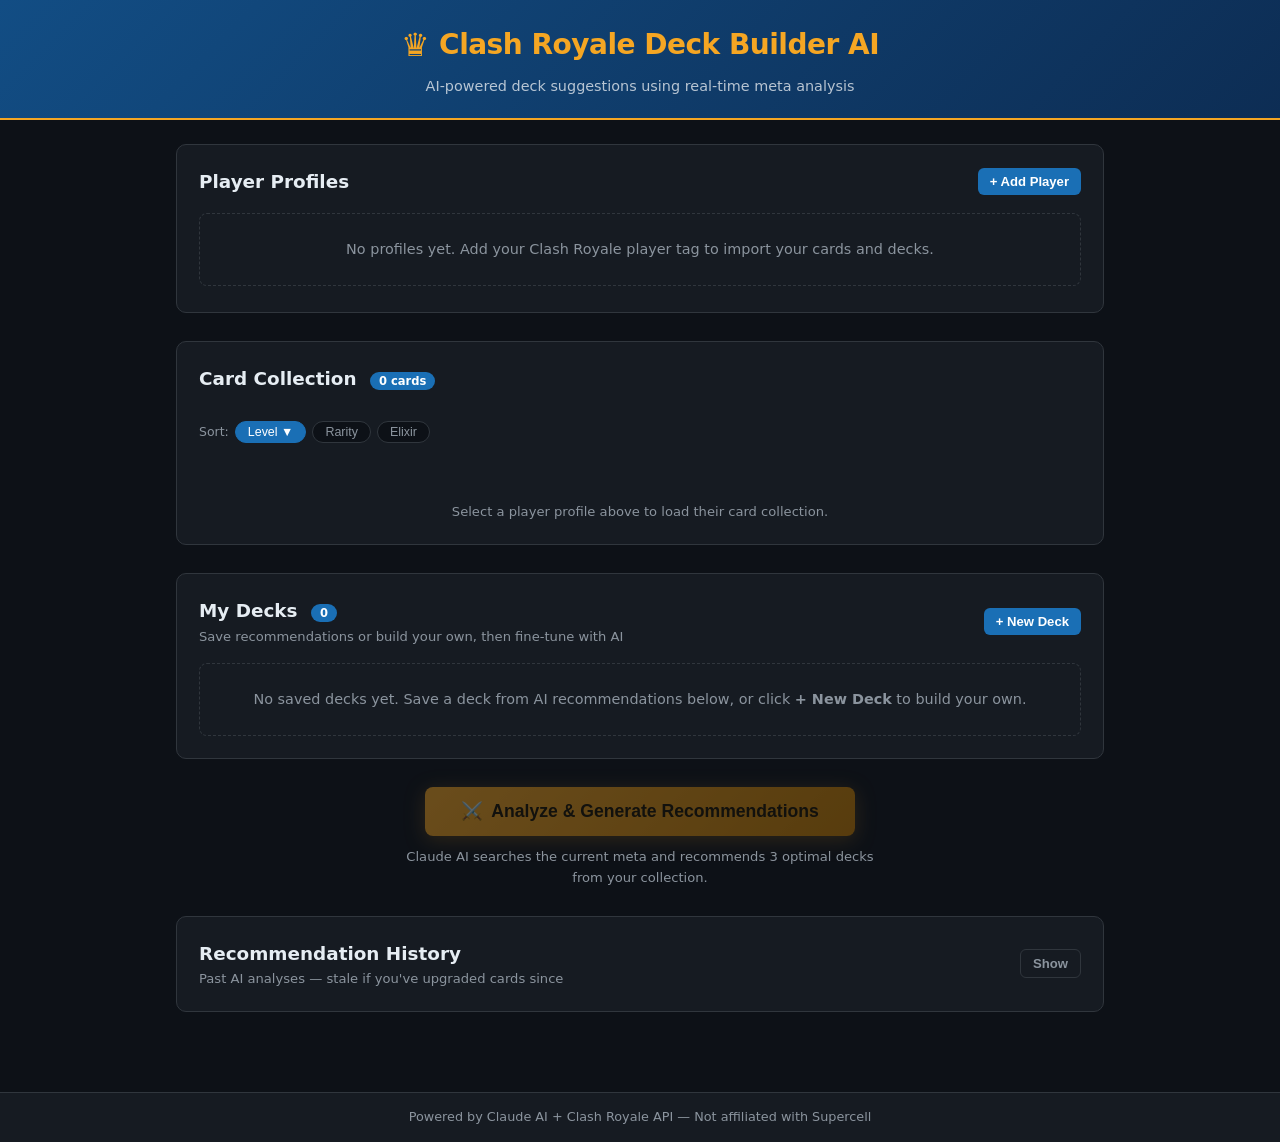
==== commit 12171c56: "Refactor player card management and enhance API integration - Updated index.html to change "Add Your" ====
--- a/templates/index.html
+++ b/templates/index.html
@@ -16,41 +16,39 @@
 
   <main class="container">
 
-    <!-- Step 1: Card collection ──────────────────────────────────────────── -->
-    <section class="card-section" id="import-section">
-      <h2>Step 1: Add Your Cards</h2>
-      <div class="import-tabs">
-        <button class="tab-btn active" data-tab="manual">Manual Entry</button>
-        <button class="tab-btn" data-tab="tag">Import by Player Tag</button>
-      </div>
-
-      <div class="tab-content active" id="tab-manual">
-        <div class="add-card-row">
-          <div class="search-wrap">
-            <input type="text" id="card-search" placeholder="Search for a card..." autocomplete="off" />
-            <ul id="card-suggestions" class="suggestions-list hidden"></ul>
-          </div>
-          <select id="card-level"><option value="">Level</option></select>
-          <button id="add-card-btn" class="btn btn-primary">Add Card</button>
-        </div>
-        <p class="hint">Each card can only be added once — re-adding a card updates its level.</p>
-      </div>
-
-      <div class="tab-content" id="tab-tag">
+    <!-- Step 1: Player Profiles ────────────────────────────────────────── -->
+    <section class="card-section" id="profile-section">
+      <div class="section-header">
+        <h2>Player Profiles</h2>
+        <button id="add-profile-btn" class="btn btn-primary btn-sm">+ Add Player</button>
+      </div>
+
+      <!-- Add profile form -->
+      <div id="add-profile-form" class="add-profile-form hidden">
         <div class="tag-row">
-          <input type="text" id="player-tag" placeholder="#ABC123XYZ" autocomplete="off" />
-          <button id="fetch-cards-btn" class="btn btn-primary">Import Cards</button>
-        </div>
-        <p class="hint">Enter your Clash Royale player tag to automatically import your unlocked cards and levels.</p>
-        <p id="tag-status" class="status-msg hidden"></p>
-      </div>
+          <input type="text" id="new-profile-tag" placeholder="#ABC123XYZ" autocomplete="off" />
+          <button id="connect-profile-btn" class="btn btn-primary">Connect</button>
+          <button id="cancel-add-profile" class="btn btn-ghost">Cancel</button>
+        </div>
+        <p id="add-profile-status" class="status-msg hidden"></p>
+      </div>
+
+      <!-- Empty state -->
+      <div id="profiles-empty" class="empty-state">
+        No profiles yet. Add your Clash Royale player tag to import your cards and decks.
+      </div>
+
+      <!-- Profile cards -->
+      <div id="profiles-grid" class="profiles-grid"></div>
     </section>
 
     <!-- Collection display ──────────────────────────────────────────────── -->
     <section class="card-section" id="collection-section">
       <div class="collection-header">
-        <h2>Your Collection <span id="card-count" class="badge">0 cards</span></h2>
-        <button id="clear-cards-btn" class="btn btn-ghost btn-sm">Clear All</button>
+        <div>
+          <h2>Card Collection <span id="card-count" class="badge">0 cards</span></h2>
+          <p id="collection-profile-label" class="hint" style="margin:0"></p>
+        </div>
       </div>
       <div class="collection-sort-bar">
         <span class="sort-label">Sort:</span>
@@ -59,7 +57,7 @@
         <button class="sort-btn" data-sort="elixir">Elixir</button>
       </div>
       <div id="card-grid" class="card-grid"></div>
-      <p id="collection-hint" class="hint center">Add at least 8 cards to generate deck suggestions.</p>
+      <p id="collection-hint" class="hint center">Select a player profile above to load their card collection.</p>
     </section>
 
     <!-- My Decks ─────────────────────────────────────────────────────────── -->
--- a/static/css/style.css
+++ b/static/css/style.css
@@ -330,7 +330,7 @@
   font-size: 0.82rem;
   transition: border-color var(--transition);
 }
-.card-chip:hover { border-color: var(--cr-red); }
+.card-chip:hover { border-color: rgba(121,192,255,0.3); }
 .chip-level {
   background: var(--cr-gold);
   color: #1a1200;
@@ -1110,6 +1110,20 @@
   0%, 60%, 100% { transform: translateY(0); }
   30% { transform: translateY(-5px); }
 }
+.chat-tool-status {
+  font-size: 0.72rem;
+  color: var(--text-muted);
+  font-style: italic;
+  white-space: nowrap;
+  overflow: hidden;
+  text-overflow: ellipsis;
+  max-width: 260px;
+  display: inline-block;
+}
+.chat-typing:has(.chat-tool-status) {
+  max-width: 300px;
+  padding: 8px 12px;
+}
 
 /* ============================================================
    Recommendation Chat Modal (slide-in panel)
@@ -1155,6 +1169,92 @@
 .chat-panel-context:empty { display: none; }
 .chat-messages { flex: 1; overflow-y: auto; padding: 14px; display: flex; flex-direction: column; gap: 10px; scroll-behavior: smooth; }
 .chat-input-area { border-top: 1px solid var(--border); padding: 12px 14px; display: flex; flex-direction: column; gap: 8px; background: var(--bg); flex-shrink: 0; }
+
+/* ============================================================
+   CR Status Banner
+   ============================================================ */
+.cr-status-banner {
+  display: flex;
+  align-items: center;
+  gap: 10px;
+  background: rgba(26,111,181,0.1);
+  border: 1px solid rgba(121,192,255,0.2);
+  border-radius: var(--radius);
+  color: #79c0ff;
+  font-size: 0.83rem;
+  padding: 10px 14px;
+  margin-bottom: 4px;
+}
+.cr-status-icon { font-size: 1rem; flex-shrink: 0; }
+.cr-status-msg { flex: 1; }
+.cr-status-dismiss {
+  background: none;
+  border: none;
+  color: var(--text-muted);
+  cursor: pointer;
+  font-size: 0.85rem;
+  padding: 0;
+  flex-shrink: 0;
+  transition: color var(--transition);
+}
+.cr-status-dismiss:hover { color: var(--text); }
+
+/* ============================================================
+   Profiles Section
+   ============================================================ */
+.add-profile-form { margin-bottom: 14px; }
+.add-profile-form.hidden { display: none; }
+#add-profile-btn.hidden { display: none; }
+
+.profiles-grid {
+  display: grid;
+  grid-template-columns: repeat(auto-fill, minmax(240px, 1fr));
+  gap: 12px;
+  margin-top: 4px;
+}
+
+.profile-card {
+  background: var(--bg);
+  border: 1px solid var(--border);
+  border-radius: 8px;
+  padding: 14px;
+  display: flex;
+  flex-direction: column;
+  gap: 12px;
+  transition: border-color var(--transition);
+  animation: fadeSlide 0.3s ease both;
+}
+.profile-card:hover { border-color: rgba(121,192,255,0.35); }
+.profile-card.active {
+  border-color: var(--cr-gold);
+  background: rgba(245,166,35,0.05);
+}
+
+.profile-card-body { display: flex; flex-direction: column; gap: 3px; }
+.profile-name { font-weight: 800; font-size: 1rem; color: var(--text); }
+.profile-tag { font-size: 0.78rem; color: var(--text-muted); font-family: monospace; }
+.profile-stats { font-size: 0.82rem; color: var(--text-muted); margin-top: 2px; }
+.profile-sync-time { font-size: 0.72rem; color: var(--text-muted); margin-top: 4px; }
+
+.profile-card-actions {
+  display: flex;
+  gap: 6px;
+  align-items: center;
+  flex-wrap: wrap;
+  padding-top: 8px;
+  border-top: 1px solid var(--border);
+}
+
+.profile-active-badge {
+  font-size: 0.75rem;
+  font-weight: 700;
+  color: var(--cr-gold);
+  background: rgba(245,166,35,0.12);
+  border: 1px solid rgba(245,166,35,0.3);
+  border-radius: 4px;
+  padding: 3px 8px;
+  white-space: nowrap;
+}
 
 /* ============================================================
    Footer
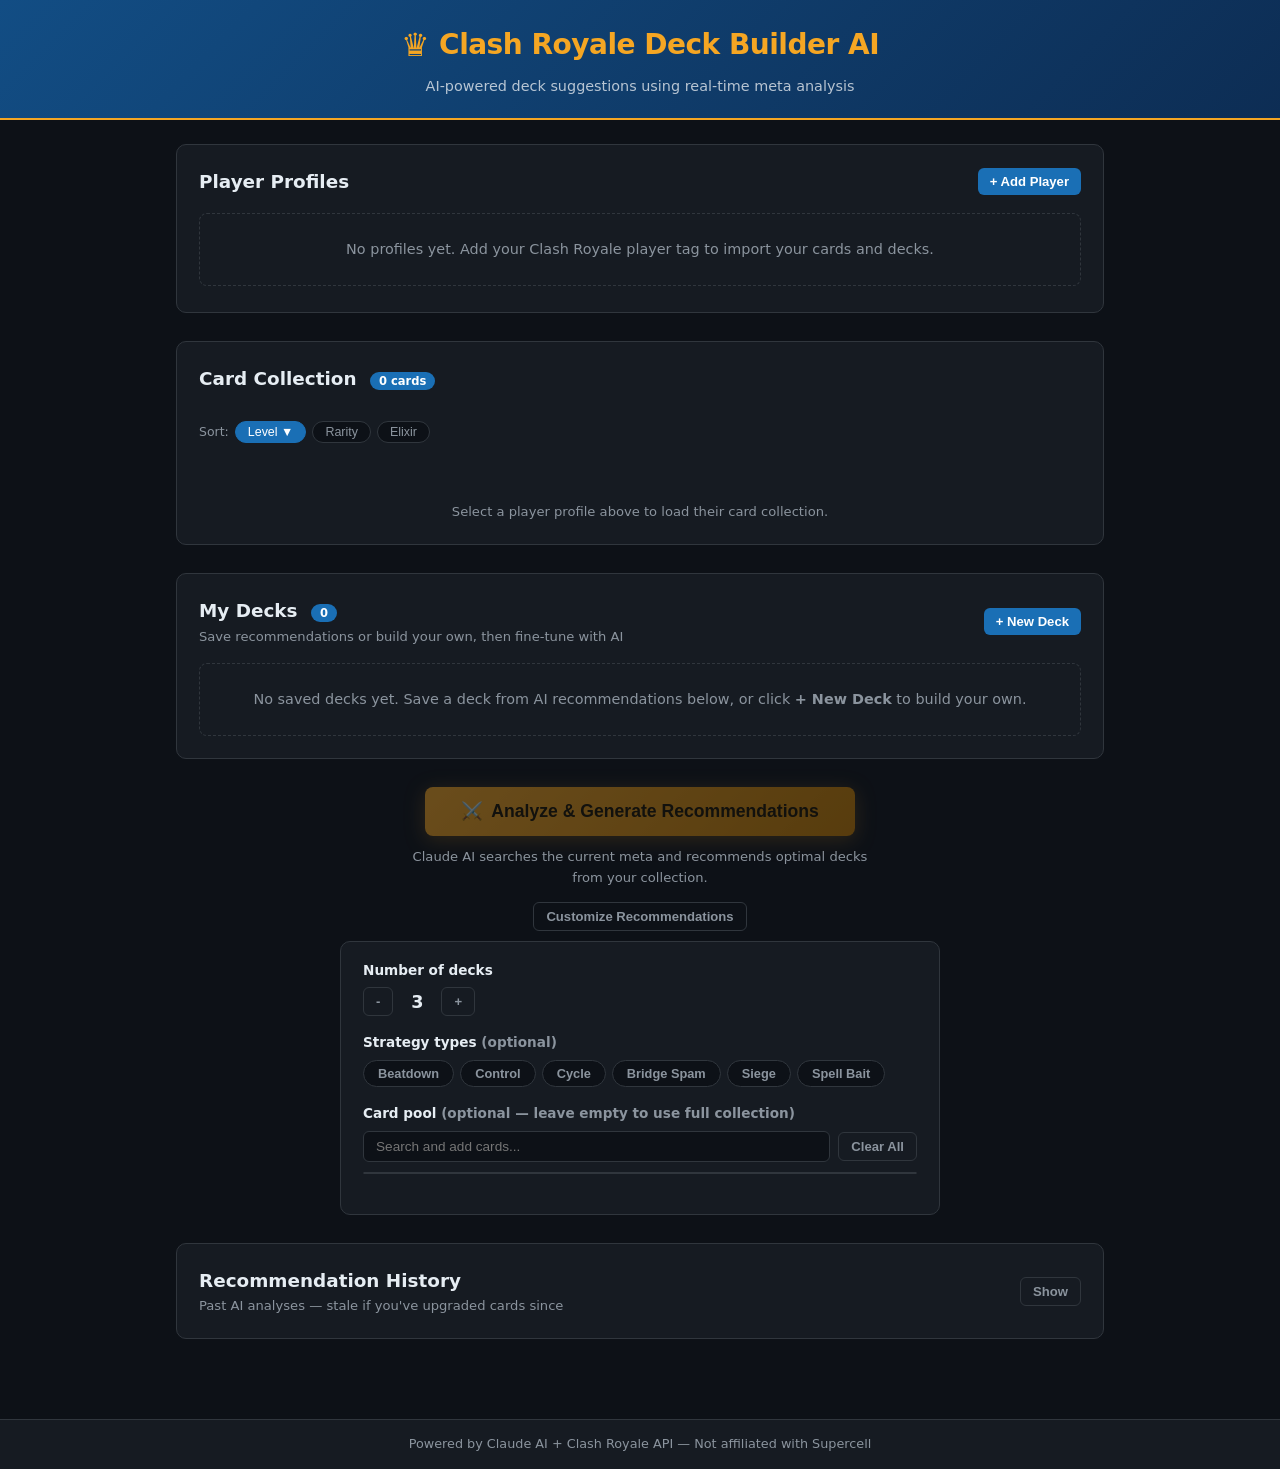
==== commit c873de4a: "Add customizable deck recommendations with deep analysis grading - Add options panel: configurable d" ====
--- a/templates/index.html
+++ b/templates/index.html
@@ -80,7 +80,43 @@
       <button id="generate-btn" class="btn btn-generate" disabled>
         <span class="btn-icon">⚔️</span> Analyze &amp; Generate Recommendations
       </button>
-      <p class="generate-note">Claude AI searches the current meta and recommends 3 optimal decks from your collection.</p>
+      <p class="generate-note">Claude AI searches the current meta and recommends optimal decks from your collection.</p>
+
+      <!-- Recommendation Options -->
+      <button id="rec-options-toggle" class="btn btn-ghost btn-sm rec-options-toggle">Customize Recommendations</button>
+      <div id="rec-options-panel" class="rec-options-panel hidden">
+        <div class="rec-option-group">
+          <label for="rec-num-decks">Number of decks</label>
+          <div class="rec-num-control">
+            <button id="rec-num-minus" class="btn btn-ghost btn-sm">-</button>
+            <span id="rec-num-value">3</span>
+            <button id="rec-num-plus" class="btn btn-ghost btn-sm">+</button>
+          </div>
+        </div>
+
+        <div class="rec-option-group">
+          <label>Strategy types <span class="text-muted">(optional)</span></label>
+          <div id="strategy-chips" class="strategy-chips">
+            <button class="strategy-chip" data-strategy="Beatdown">Beatdown</button>
+            <button class="strategy-chip" data-strategy="Control">Control</button>
+            <button class="strategy-chip" data-strategy="Cycle">Cycle</button>
+            <button class="strategy-chip" data-strategy="Bridge Spam">Bridge Spam</button>
+            <button class="strategy-chip" data-strategy="Siege">Siege</button>
+            <button class="strategy-chip" data-strategy="Spell Bait">Spell Bait</button>
+          </div>
+        </div>
+
+        <div class="rec-option-group">
+          <label>Card pool <span class="text-muted">(optional — leave empty to use full collection)</span></label>
+          <div class="card-pool-controls">
+            <input type="text" id="card-pool-search" placeholder="Search and add cards..." autocomplete="off" />
+            <button id="card-pool-clear" class="btn btn-ghost btn-sm">Clear All</button>
+          </div>
+          <div id="card-pool-suggestions" class="card-pool-suggestions hidden"></div>
+          <div id="card-pool-selected" class="card-pool-selected"></div>
+          <p id="card-pool-count" class="hint" style="margin-top:4px"></p>
+        </div>
+      </div>
     </section>
 
     <!-- Results ──────────────────────────────────────────────────────────── -->
--- a/static/css/style.css
+++ b/static/css/style.css
@@ -276,6 +276,122 @@
 }
 .generate-note { color: var(--text-muted); font-size: 0.82rem; max-width: 480px; }
 
+/* ── Recommendation Options Panel ─────────────────────────── */
+.rec-options-toggle { margin-top: 4px; }
+.rec-options-panel {
+  background: var(--bg-card);
+  border: 1px solid var(--border);
+  border-radius: var(--radius);
+  padding: 18px 22px;
+  width: 100%;
+  max-width: 600px;
+  text-align: left;
+  display: flex;
+  flex-direction: column;
+  gap: 16px;
+}
+.rec-option-group { display: flex; flex-direction: column; gap: 6px; }
+.rec-option-group > label { font-size: 0.85rem; font-weight: 700; }
+.rec-num-control {
+  display: flex; align-items: center; gap: 10px;
+}
+.rec-num-control span {
+  font-size: 1.1rem; font-weight: 800; min-width: 28px; text-align: center;
+}
+
+/* Strategy chips */
+.strategy-chips { display: flex; flex-wrap: wrap; gap: 6px; }
+.strategy-chip {
+  background: var(--bg);
+  border: 1px solid var(--border);
+  border-radius: 20px;
+  padding: 5px 14px;
+  font-size: 0.8rem;
+  font-weight: 600;
+  color: var(--text-muted);
+  cursor: pointer;
+  transition: var(--transition);
+}
+.strategy-chip:hover { border-color: var(--cr-blue); color: var(--text); }
+.strategy-chip.active {
+  background: rgba(123,47,190,0.25);
+  border-color: #c084fc;
+  color: #c084fc;
+}
+
+/* Card pool picker */
+.card-pool-controls { display: flex; gap: 8px; align-items: center; }
+.card-pool-controls input {
+  flex: 1; padding: 7px 12px; background: var(--bg); border: 1px solid var(--border);
+  border-radius: 6px; color: var(--text); font-size: 0.85rem;
+}
+.card-pool-controls input:focus { outline: none; border-color: var(--cr-blue); }
+.card-pool-suggestions {
+  background: var(--bg-card); border: 1px solid var(--border); border-radius: 6px;
+  max-height: 180px; overflow-y: auto; margin-top: 4px;
+}
+.card-pool-suggestion-item {
+  padding: 7px 12px; font-size: 0.83rem; cursor: pointer;
+  transition: background var(--transition);
+}
+.card-pool-suggestion-item:hover { background: var(--bg-card-hover); }
+.card-pool-selected { display: flex; flex-wrap: wrap; gap: 5px; margin-top: 6px; }
+.card-pool-chip {
+  background: rgba(26,111,181,0.2); border: 1px solid rgba(121,192,255,0.3);
+  border-radius: 14px; padding: 3px 10px; font-size: 0.78rem; color: #79c0ff;
+  display: flex; align-items: center; gap: 5px;
+}
+.card-pool-chip-remove {
+  background: none; border: none; color: #79c0ff; cursor: pointer;
+  font-size: 0.75rem; padding: 0; line-height: 1;
+}
+.card-pool-chip-remove:hover { color: #f85149; }
+
+/* ── Grade Panel ──────────────────────────────────────────── */
+.deck-grade-panel {
+  background: var(--bg);
+  border: 1px solid var(--border);
+  border-radius: 8px;
+  padding: 14px;
+  display: flex;
+  gap: 16px;
+  align-items: flex-start;
+  flex-wrap: wrap;
+}
+.grade-badge {
+  font-size: 1.8rem; font-weight: 900; min-width: 52px; height: 52px;
+  display: flex; align-items: center; justify-content: center;
+  border-radius: 10px; flex-shrink: 0;
+}
+.grade-S { background: rgba(63,185,80,0.2); color: var(--cr-green); border: 2px solid var(--cr-green); }
+.grade-A { background: rgba(121,192,255,0.15); color: #79c0ff; border: 2px solid #79c0ff; }
+.grade-B { background: rgba(245,166,35,0.15); color: var(--cr-gold); border: 2px solid var(--cr-gold); }
+.grade-C { background: rgba(227,179,65,0.12); color: #e3b341; border: 2px solid #e3b341; }
+.grade-D { background: rgba(248,81,73,0.12); color: #f85149; border: 2px solid #f85149; }
+.grade-scores { flex: 1; min-width: 200px; display: flex; flex-direction: column; gap: 5px; }
+.score-row { display: flex; align-items: center; gap: 8px; }
+.score-label { font-size: 0.75rem; font-weight: 600; color: var(--text-muted); width: 70px; text-align: right; }
+.score-bar-track {
+  flex: 1; height: 8px; background: rgba(255,255,255,0.06); border-radius: 4px; overflow: hidden;
+}
+.score-bar-fill { height: 100%; border-radius: 4px; transition: width 0.6s ease; }
+.score-value { font-size: 0.72rem; color: var(--text-muted); min-width: 32px; }
+.grade-summary { font-size: 0.82rem; color: var(--text-muted); line-height: 1.5; flex-basis: 100%; margin-top: 4px; }
+
+/* ── Matchup Tags ─────────────────────────────────────────── */
+.matchup-group { display: flex; flex-direction: column; gap: 6px; }
+.matchup-row { display: flex; flex-wrap: wrap; gap: 5px; align-items: center; }
+.matchup-label { font-size: 0.75rem; font-weight: 700; margin-right: 4px; }
+.fav-label { color: var(--cr-green); }
+.unfav-label { color: #f85149; }
+.even-label { color: var(--text-muted); }
+.matchup-tag {
+  font-size: 0.73rem; padding: 2px 8px; border-radius: 10px; font-weight: 500;
+}
+.matchup-fav { background: rgba(63,185,80,0.12); color: var(--cr-green); border: 1px solid rgba(63,185,80,0.3); }
+.matchup-unfav { background: rgba(248,81,73,0.1); color: #f85149; border: 1px solid rgba(248,81,73,0.3); }
+.matchup-even { background: rgba(139,148,158,0.1); color: var(--text-muted); border: 1px solid rgba(139,148,158,0.2); }
+
 /* ============================================================
    Status / Empty
    ============================================================ */
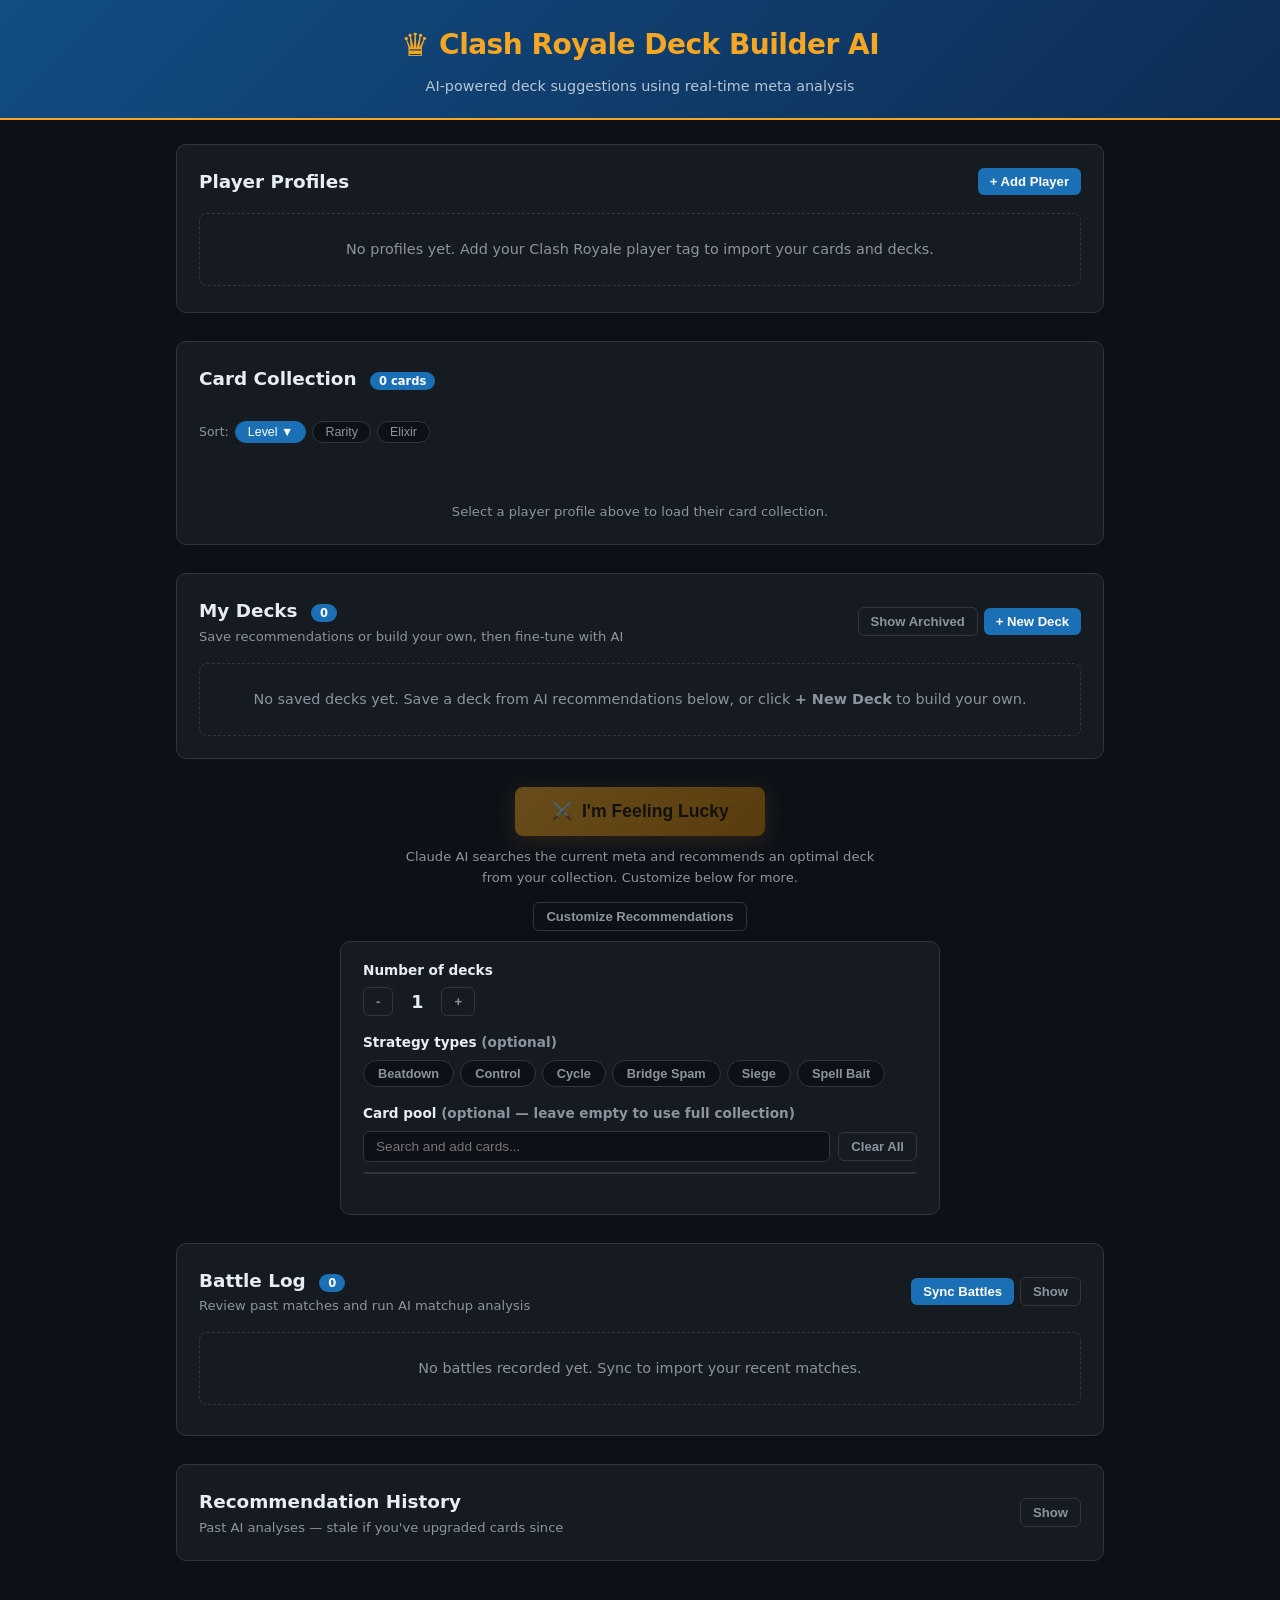
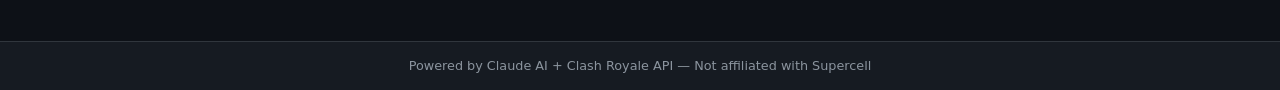
==== commit 403c627b: "Add I'm Feeling Lucky button, deck archiving, battle log with AI analysis - Rename generate button t" ====
--- a/templates/index.html
+++ b/templates/index.html
@@ -67,7 +67,10 @@
           <h2>My Decks <span id="my-decks-count" class="badge">0</span></h2>
           <p class="hint" style="margin:0">Save recommendations or build your own, then fine-tune with AI</p>
         </div>
-        <button id="new-deck-btn" class="btn btn-primary btn-sm">+ New Deck</button>
+        <div class="section-header-actions">
+          <button id="show-archived-btn" class="btn btn-ghost btn-sm">Show Archived</button>
+          <button id="new-deck-btn" class="btn btn-primary btn-sm">+ New Deck</button>
+        </div>
       </div>
       <div id="my-decks-empty" class="empty-state">
         No saved decks yet. Save a deck from AI recommendations below, or click <strong>+ New Deck</strong> to build your own.
@@ -78,9 +81,9 @@
     <!-- Generate ────────────────────────────────────────────────────────── -->
     <section class="generate-section">
       <button id="generate-btn" class="btn btn-generate" disabled>
-        <span class="btn-icon">⚔️</span> Analyze &amp; Generate Recommendations
+        <span class="btn-icon">⚔️</span> I'm Feeling Lucky
       </button>
-      <p class="generate-note">Claude AI searches the current meta and recommends optimal decks from your collection.</p>
+      <p class="generate-note">Claude AI searches the current meta and recommends an optimal deck from your collection. Customize below for more.</p>
 
       <!-- Recommendation Options -->
       <button id="rec-options-toggle" class="btn btn-ghost btn-sm rec-options-toggle">Customize Recommendations</button>
@@ -89,7 +92,7 @@
           <label for="rec-num-decks">Number of decks</label>
           <div class="rec-num-control">
             <button id="rec-num-minus" class="btn btn-ghost btn-sm">-</button>
-            <span id="rec-num-value">3</span>
+            <span id="rec-num-value">1</span>
             <button id="rec-num-plus" class="btn btn-ghost btn-sm">+</button>
           </div>
         </div>
@@ -131,6 +134,47 @@
       </div>
       <div id="decks-container"></div>
     </section>
+
+    <!-- Battle Log ────────────────────────────────────────────────────────── -->
+    <section class="card-section" id="battle-log-section">
+      <div class="section-header">
+        <div>
+          <h2>Battle Log <span id="battle-count" class="badge">0</span></h2>
+          <p class="hint" style="margin:0">Review past matches and run AI matchup analysis</p>
+        </div>
+        <div class="section-header-actions">
+          <button id="sync-battles-btn" class="btn btn-primary btn-sm">Sync Battles</button>
+          <button id="battle-log-toggle-btn" class="btn btn-ghost btn-sm">Show</button>
+        </div>
+      </div>
+      <div id="battle-log-list" class="battle-log-list hidden">
+        <div id="battle-log-empty" class="empty-state hidden">No battles recorded yet. Sync to import your recent matches.</div>
+        <div id="battle-log-items"></div>
+      </div>
+    </section>
+
+    <!-- Battle Analysis Modal ──────────────────────────────────────────── -->
+    <div id="battle-analysis-modal" class="modal-overlay hidden" role="dialog">
+      <div class="modal-backdrop" id="battle-analysis-backdrop"></div>
+      <div class="modal-dialog modal-wide">
+        <div class="modal-header">
+          <h3 id="battle-analysis-title">Battle Analysis</h3>
+          <button id="battle-analysis-close" class="btn btn-ghost btn-sm">&#10005; Close</button>
+        </div>
+        <div class="modal-body">
+          <div id="battle-analysis-decks" class="battle-analysis-decks"></div>
+          <div id="battle-analysis-loading" class="analysis-loading hidden">
+            <div class="spinner"></div>
+            <span id="battle-analysis-status">Analyzing matchup...</span>
+          </div>
+          <div id="battle-analysis-result" class="analysis-result hidden"></div>
+          <div id="battle-analysis-empty" class="analysis-empty">
+            <p>Get a detailed AI breakdown of this matchup — what worked, what didn't, and how to improve.</p>
+            <button id="run-battle-analysis-btn" class="btn btn-primary">Run Matchup Analysis</button>
+          </div>
+        </div>
+      </div>
+    </div>
 
     <!-- Recommendation History ───────────────────────────────────────────── -->
     <section class="card-section" id="history-section">
--- a/static/css/style.css
+++ b/static/css/style.css
@@ -106,6 +106,7 @@
   margin-bottom: 16px;
 }
 .section-header h2 { margin-bottom: 0; }
+.section-header-actions { display: flex; gap: 6px; align-items: center; }
 .text-muted { color: var(--text-muted); }
 
 /* ============================================================
@@ -506,6 +507,7 @@
 .tag-tier-C { background: rgba(227,179,65,0.12); color: #e3b341; border: 1px solid rgba(227,179,65,0.25); }
 .tag-tier-D { background: rgba(248,81,73,0.12); color: #f85149; border: 1px solid rgba(248,81,73,0.25); }
 .tag-stale  { background: rgba(245,166,35,0.12); color: #e3b341; border: 1px solid rgba(245,166,35,0.25); font-size: 0.72rem; }
+.tag-archived { background: rgba(139,148,158,0.12); color: var(--text-muted); border: 1px solid rgba(139,148,158,0.25); font-size: 0.72rem; }
 
 /* ============================================================
    Results Section
@@ -1383,6 +1385,71 @@
   padding: 14px;
   text-align: center;
 }
+
+/* ============================================================
+   Battle Log
+   ============================================================ */
+.battle-log-list { display: flex; flex-direction: column; gap: 8px; margin-top: 12px; }
+.battle-log-item {
+  background: var(--bg);
+  border: 1px solid var(--border);
+  border-radius: 8px;
+  padding: 12px 14px;
+  border-left: 3px solid var(--border);
+}
+.battle-log-item.battle-win { border-left-color: var(--cr-green); }
+.battle-log-item.battle-loss { border-left-color: #f85149; }
+.battle-log-item.battle-draw { border-left-color: var(--cr-gold); }
+
+.battle-log-header {
+  display: flex; align-items: center; gap: 10px; flex-wrap: wrap;
+}
+.battle-result-badge {
+  font-size: 0.75rem; font-weight: 800; padding: 2px 8px; border-radius: 4px;
+  text-transform: uppercase;
+}
+.battle-result-badge.battle-win { background: rgba(63,185,80,0.2); color: var(--cr-green); }
+.battle-result-badge.battle-loss { background: rgba(248,81,73,0.15); color: #f85149; }
+.battle-result-badge.battle-draw { background: rgba(245,166,35,0.15); color: var(--cr-gold); }
+.battle-score { font-weight: 800; font-size: 0.9rem; }
+.battle-mode { font-size: 0.78rem; color: var(--text-muted); }
+.battle-opponent { font-size: 0.82rem; }
+.battle-time { font-size: 0.72rem; color: var(--text-muted); margin-left: auto; }
+
+.battle-decks-row {
+  display: grid; grid-template-columns: 1fr 1fr; gap: 10px; margin-top: 8px;
+}
+.battle-deck-side { display: flex; flex-direction: column; gap: 4px; }
+.battle-deck-label { font-size: 0.72rem; font-weight: 700; color: var(--text-muted); text-transform: uppercase; }
+.battle-deck-chips { display: flex; flex-wrap: wrap; gap: 3px; }
+
+/* ── Battle Analysis Modal ────────────────────────────────── */
+.modal-wide { max-width: 720px; }
+
+.battle-analysis-decks {
+  display: flex; align-items: center; gap: 12px; margin-bottom: 16px;
+  flex-wrap: wrap; justify-content: center;
+}
+.battle-analysis-side { flex: 1; min-width: 200px; }
+.battle-analysis-side h4 { font-size: 0.82rem; font-weight: 700; margin-bottom: 6px; }
+.battle-analysis-vs {
+  font-size: 1.2rem; font-weight: 900; color: var(--text-muted);
+  flex-shrink: 0; padding: 0 8px;
+}
+
+.battle-analysis-overview {
+  display: flex; align-items: flex-start; gap: 14px;
+  margin-bottom: 14px; flex-wrap: wrap;
+}
+.battle-analysis-summary { flex: 1; min-width: 200px; }
+.battle-matchup-line {
+  display: flex; align-items: center; gap: 6px; flex-wrap: wrap; margin-bottom: 6px;
+}
+.battle-card-assessment {
+  display: flex; flex-direction: column; gap: 6px; margin-top: 10px;
+  font-size: 0.85rem;
+}
+.battle-card-assessment > div { display: flex; align-items: center; gap: 6px; flex-wrap: wrap; }
 
 /* ============================================================
    Responsive
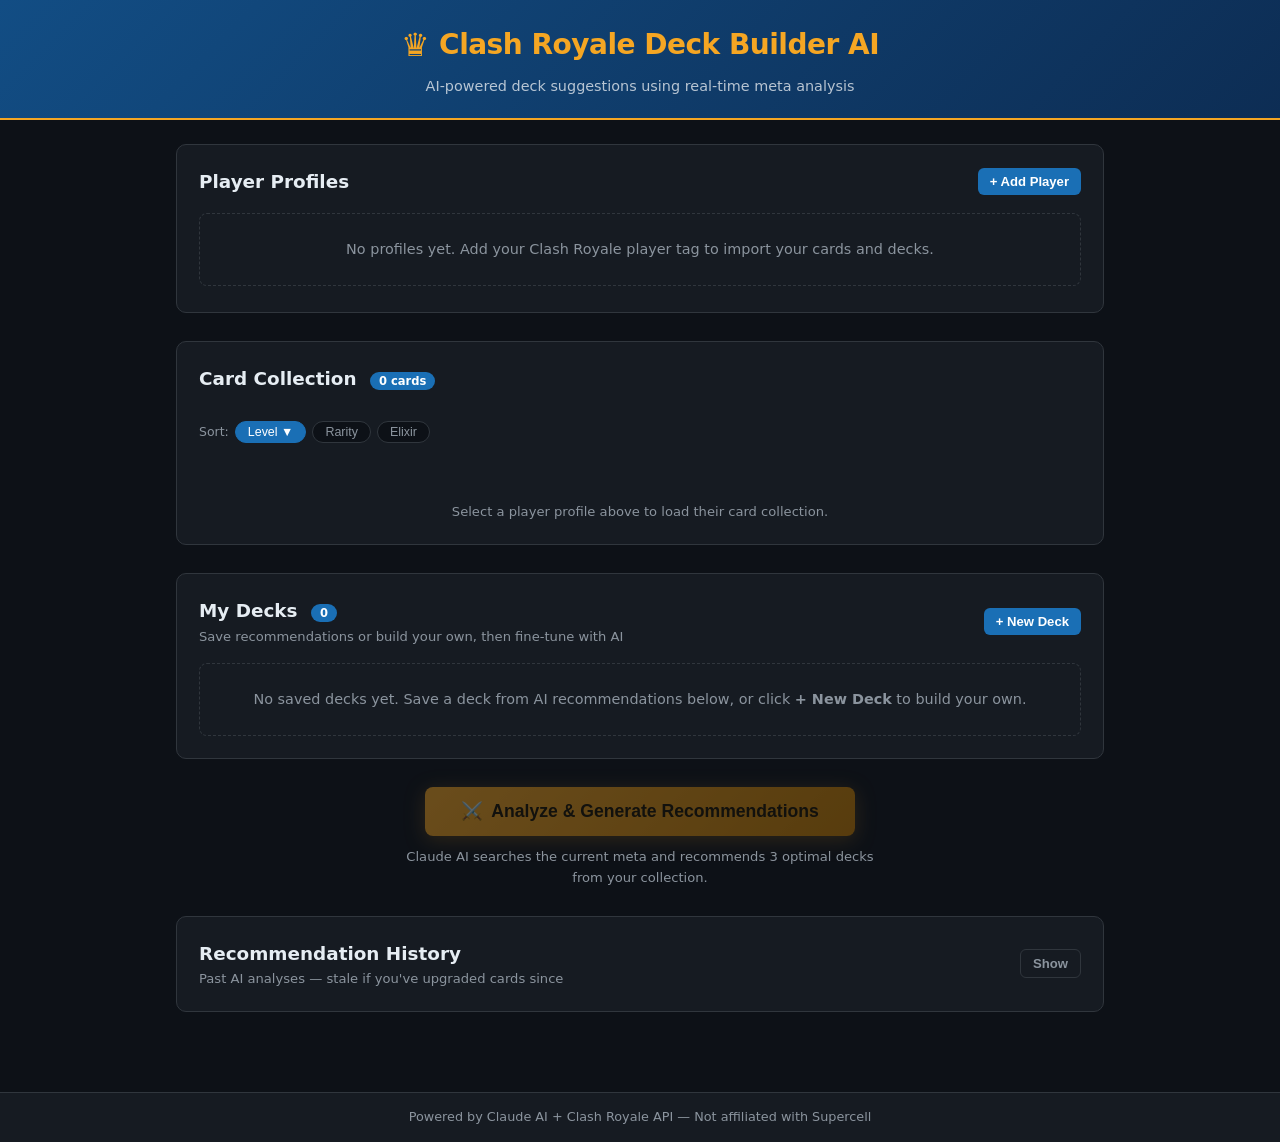
==== commit abde9d53: "Merge pull request #1 from colbymk97/claude/track-llm-token-usage-JMyen Track and display LLM token " ====
--- a/templates/index.html
+++ b/templates/index.html
@@ -67,10 +67,7 @@
           <h2>My Decks <span id="my-decks-count" class="badge">0</span></h2>
           <p class="hint" style="margin:0">Save recommendations or build your own, then fine-tune with AI</p>
         </div>
-        <div class="section-header-actions">
-          <button id="show-archived-btn" class="btn btn-ghost btn-sm">Show Archived</button>
-          <button id="new-deck-btn" class="btn btn-primary btn-sm">+ New Deck</button>
-        </div>
+        <button id="new-deck-btn" class="btn btn-primary btn-sm">+ New Deck</button>
       </div>
       <div id="my-decks-empty" class="empty-state">
         No saved decks yet. Save a deck from AI recommendations below, or click <strong>+ New Deck</strong> to build your own.
@@ -81,45 +78,9 @@
     <!-- Generate ────────────────────────────────────────────────────────── -->
     <section class="generate-section">
       <button id="generate-btn" class="btn btn-generate" disabled>
-        <span class="btn-icon">⚔️</span> I'm Feeling Lucky
+        <span class="btn-icon">⚔️</span> Analyze &amp; Generate Recommendations
       </button>
-      <p class="generate-note">Claude AI searches the current meta and recommends an optimal deck from your collection. Customize below for more.</p>
-
-      <!-- Recommendation Options -->
-      <button id="rec-options-toggle" class="btn btn-ghost btn-sm rec-options-toggle">Customize Recommendations</button>
-      <div id="rec-options-panel" class="rec-options-panel hidden">
-        <div class="rec-option-group">
-          <label for="rec-num-decks">Number of decks</label>
-          <div class="rec-num-control">
-            <button id="rec-num-minus" class="btn btn-ghost btn-sm">-</button>
-            <span id="rec-num-value">1</span>
-            <button id="rec-num-plus" class="btn btn-ghost btn-sm">+</button>
-          </div>
-        </div>
-
-        <div class="rec-option-group">
-          <label>Strategy types <span class="text-muted">(optional)</span></label>
-          <div id="strategy-chips" class="strategy-chips">
-            <button class="strategy-chip" data-strategy="Beatdown">Beatdown</button>
-            <button class="strategy-chip" data-strategy="Control">Control</button>
-            <button class="strategy-chip" data-strategy="Cycle">Cycle</button>
-            <button class="strategy-chip" data-strategy="Bridge Spam">Bridge Spam</button>
-            <button class="strategy-chip" data-strategy="Siege">Siege</button>
-            <button class="strategy-chip" data-strategy="Spell Bait">Spell Bait</button>
-          </div>
-        </div>
-
-        <div class="rec-option-group">
-          <label>Card pool <span class="text-muted">(optional — leave empty to use full collection)</span></label>
-          <div class="card-pool-controls">
-            <input type="text" id="card-pool-search" placeholder="Search and add cards..." autocomplete="off" />
-            <button id="card-pool-clear" class="btn btn-ghost btn-sm">Clear All</button>
-          </div>
-          <div id="card-pool-suggestions" class="card-pool-suggestions hidden"></div>
-          <div id="card-pool-selected" class="card-pool-selected"></div>
-          <p id="card-pool-count" class="hint" style="margin-top:4px"></p>
-        </div>
-      </div>
+      <p class="generate-note">Claude AI searches the current meta and recommends 3 optimal decks from your collection.</p>
     </section>
 
     <!-- Results ──────────────────────────────────────────────────────────── -->
@@ -133,48 +94,8 @@
         <span id="stream-msg">Searching for current meta information...</span>
       </div>
       <div id="decks-container"></div>
-    </section>
-
-    <!-- Battle Log ────────────────────────────────────────────────────────── -->
-    <section class="card-section" id="battle-log-section">
-      <div class="section-header">
-        <div>
-          <h2>Battle Log <span id="battle-count" class="badge">0</span></h2>
-          <p class="hint" style="margin:0">Review past matches and run AI matchup analysis</p>
-        </div>
-        <div class="section-header-actions">
-          <button id="sync-battles-btn" class="btn btn-primary btn-sm">Sync Battles</button>
-          <button id="battle-log-toggle-btn" class="btn btn-ghost btn-sm">Show</button>
-        </div>
-      </div>
-      <div id="battle-log-list" class="battle-log-list hidden">
-        <div id="battle-log-empty" class="empty-state hidden">No battles recorded yet. Sync to import your recent matches.</div>
-        <div id="battle-log-items"></div>
-      </div>
-    </section>
-
-    <!-- Battle Analysis Modal ──────────────────────────────────────────── -->
-    <div id="battle-analysis-modal" class="modal-overlay hidden" role="dialog">
-      <div class="modal-backdrop" id="battle-analysis-backdrop"></div>
-      <div class="modal-dialog modal-wide">
-        <div class="modal-header">
-          <h3 id="battle-analysis-title">Battle Analysis</h3>
-          <button id="battle-analysis-close" class="btn btn-ghost btn-sm">&#10005; Close</button>
-        </div>
-        <div class="modal-body">
-          <div id="battle-analysis-decks" class="battle-analysis-decks"></div>
-          <div id="battle-analysis-loading" class="analysis-loading hidden">
-            <div class="spinner"></div>
-            <span id="battle-analysis-status">Analyzing matchup...</span>
-          </div>
-          <div id="battle-analysis-result" class="analysis-result hidden"></div>
-          <div id="battle-analysis-empty" class="analysis-empty">
-            <p>Get a detailed AI breakdown of this matchup — what worked, what didn't, and how to improve.</p>
-            <button id="run-battle-analysis-btn" class="btn btn-primary">Run Matchup Analysis</button>
-          </div>
-        </div>
-      </div>
-    </div>
+      <div id="rec-token-usage" class="token-usage-bar hidden"></div>
+    </section>
 
     <!-- Recommendation History ───────────────────────────────────────────── -->
     <section class="card-section" id="history-section">
@@ -285,6 +206,7 @@
 
             <!-- Analysis result display -->
             <div id="analysis-result" class="analysis-result hidden"></div>
+            <div id="analysis-token-usage" class="token-usage-bar hidden"></div>
           </div>
         </div>
 
@@ -300,6 +222,7 @@
             </div>
           </div>
           <div class="detail-chat-input-area">
+            <div id="detail-chat-token-footer" class="token-usage-bar hidden"></div>
             <div class="chat-input-row">
               <input type="text" id="detail-chat-input" placeholder="Ask about strategy or improvements..." autocomplete="off" />
               <button id="detail-chat-send" class="btn btn-primary">Send</button>
@@ -337,6 +260,7 @@
         </div>
       </div>
       <div class="chat-input-area">
+        <div id="rec-chat-token-footer" class="token-usage-bar hidden"></div>
         <div class="chat-input-row">
           <input type="text" id="chat-input" placeholder="Ask about strategy, matchups, card placement..." autocomplete="off" />
           <button id="chat-send-btn" class="btn btn-primary">Send</button>
--- a/static/css/style.css
+++ b/static/css/style.css
@@ -106,7 +106,6 @@
   margin-bottom: 16px;
 }
 .section-header h2 { margin-bottom: 0; }
-.section-header-actions { display: flex; gap: 6px; align-items: center; }
 .text-muted { color: var(--text-muted); }
 
 /* ============================================================
@@ -276,122 +275,6 @@
   gap: 10px;
 }
 .generate-note { color: var(--text-muted); font-size: 0.82rem; max-width: 480px; }
-
-/* ── Recommendation Options Panel ─────────────────────────── */
-.rec-options-toggle { margin-top: 4px; }
-.rec-options-panel {
-  background: var(--bg-card);
-  border: 1px solid var(--border);
-  border-radius: var(--radius);
-  padding: 18px 22px;
-  width: 100%;
-  max-width: 600px;
-  text-align: left;
-  display: flex;
-  flex-direction: column;
-  gap: 16px;
-}
-.rec-option-group { display: flex; flex-direction: column; gap: 6px; }
-.rec-option-group > label { font-size: 0.85rem; font-weight: 700; }
-.rec-num-control {
-  display: flex; align-items: center; gap: 10px;
-}
-.rec-num-control span {
-  font-size: 1.1rem; font-weight: 800; min-width: 28px; text-align: center;
-}
-
-/* Strategy chips */
-.strategy-chips { display: flex; flex-wrap: wrap; gap: 6px; }
-.strategy-chip {
-  background: var(--bg);
-  border: 1px solid var(--border);
-  border-radius: 20px;
-  padding: 5px 14px;
-  font-size: 0.8rem;
-  font-weight: 600;
-  color: var(--text-muted);
-  cursor: pointer;
-  transition: var(--transition);
-}
-.strategy-chip:hover { border-color: var(--cr-blue); color: var(--text); }
-.strategy-chip.active {
-  background: rgba(123,47,190,0.25);
-  border-color: #c084fc;
-  color: #c084fc;
-}
-
-/* Card pool picker */
-.card-pool-controls { display: flex; gap: 8px; align-items: center; }
-.card-pool-controls input {
-  flex: 1; padding: 7px 12px; background: var(--bg); border: 1px solid var(--border);
-  border-radius: 6px; color: var(--text); font-size: 0.85rem;
-}
-.card-pool-controls input:focus { outline: none; border-color: var(--cr-blue); }
-.card-pool-suggestions {
-  background: var(--bg-card); border: 1px solid var(--border); border-radius: 6px;
-  max-height: 180px; overflow-y: auto; margin-top: 4px;
-}
-.card-pool-suggestion-item {
-  padding: 7px 12px; font-size: 0.83rem; cursor: pointer;
-  transition: background var(--transition);
-}
-.card-pool-suggestion-item:hover { background: var(--bg-card-hover); }
-.card-pool-selected { display: flex; flex-wrap: wrap; gap: 5px; margin-top: 6px; }
-.card-pool-chip {
-  background: rgba(26,111,181,0.2); border: 1px solid rgba(121,192,255,0.3);
-  border-radius: 14px; padding: 3px 10px; font-size: 0.78rem; color: #79c0ff;
-  display: flex; align-items: center; gap: 5px;
-}
-.card-pool-chip-remove {
-  background: none; border: none; color: #79c0ff; cursor: pointer;
-  font-size: 0.75rem; padding: 0; line-height: 1;
-}
-.card-pool-chip-remove:hover { color: #f85149; }
-
-/* ── Grade Panel ──────────────────────────────────────────── */
-.deck-grade-panel {
-  background: var(--bg);
-  border: 1px solid var(--border);
-  border-radius: 8px;
-  padding: 14px;
-  display: flex;
-  gap: 16px;
-  align-items: flex-start;
-  flex-wrap: wrap;
-}
-.grade-badge {
-  font-size: 1.8rem; font-weight: 900; min-width: 52px; height: 52px;
-  display: flex; align-items: center; justify-content: center;
-  border-radius: 10px; flex-shrink: 0;
-}
-.grade-S { background: rgba(63,185,80,0.2); color: var(--cr-green); border: 2px solid var(--cr-green); }
-.grade-A { background: rgba(121,192,255,0.15); color: #79c0ff; border: 2px solid #79c0ff; }
-.grade-B { background: rgba(245,166,35,0.15); color: var(--cr-gold); border: 2px solid var(--cr-gold); }
-.grade-C { background: rgba(227,179,65,0.12); color: #e3b341; border: 2px solid #e3b341; }
-.grade-D { background: rgba(248,81,73,0.12); color: #f85149; border: 2px solid #f85149; }
-.grade-scores { flex: 1; min-width: 200px; display: flex; flex-direction: column; gap: 5px; }
-.score-row { display: flex; align-items: center; gap: 8px; }
-.score-label { font-size: 0.75rem; font-weight: 600; color: var(--text-muted); width: 70px; text-align: right; }
-.score-bar-track {
-  flex: 1; height: 8px; background: rgba(255,255,255,0.06); border-radius: 4px; overflow: hidden;
-}
-.score-bar-fill { height: 100%; border-radius: 4px; transition: width 0.6s ease; }
-.score-value { font-size: 0.72rem; color: var(--text-muted); min-width: 32px; }
-.grade-summary { font-size: 0.82rem; color: var(--text-muted); line-height: 1.5; flex-basis: 100%; margin-top: 4px; }
-
-/* ── Matchup Tags ─────────────────────────────────────────── */
-.matchup-group { display: flex; flex-direction: column; gap: 6px; }
-.matchup-row { display: flex; flex-wrap: wrap; gap: 5px; align-items: center; }
-.matchup-label { font-size: 0.75rem; font-weight: 700; margin-right: 4px; }
-.fav-label { color: var(--cr-green); }
-.unfav-label { color: #f85149; }
-.even-label { color: var(--text-muted); }
-.matchup-tag {
-  font-size: 0.73rem; padding: 2px 8px; border-radius: 10px; font-weight: 500;
-}
-.matchup-fav { background: rgba(63,185,80,0.12); color: var(--cr-green); border: 1px solid rgba(63,185,80,0.3); }
-.matchup-unfav { background: rgba(248,81,73,0.1); color: #f85149; border: 1px solid rgba(248,81,73,0.3); }
-.matchup-even { background: rgba(139,148,158,0.1); color: var(--text-muted); border: 1px solid rgba(139,148,158,0.2); }
 
 /* ============================================================
    Status / Empty
@@ -507,7 +390,6 @@
 .tag-tier-C { background: rgba(227,179,65,0.12); color: #e3b341; border: 1px solid rgba(227,179,65,0.25); }
 .tag-tier-D { background: rgba(248,81,73,0.12); color: #f85149; border: 1px solid rgba(248,81,73,0.25); }
 .tag-stale  { background: rgba(245,166,35,0.12); color: #e3b341; border: 1px solid rgba(245,166,35,0.25); font-size: 0.72rem; }
-.tag-archived { background: rgba(139,148,158,0.12); color: var(--text-muted); border: 1px solid rgba(139,148,158,0.25); font-size: 0.72rem; }
 
 /* ============================================================
    Results Section
@@ -1385,71 +1267,6 @@
   padding: 14px;
   text-align: center;
 }
-
-/* ============================================================
-   Battle Log
-   ============================================================ */
-.battle-log-list { display: flex; flex-direction: column; gap: 8px; margin-top: 12px; }
-.battle-log-item {
-  background: var(--bg);
-  border: 1px solid var(--border);
-  border-radius: 8px;
-  padding: 12px 14px;
-  border-left: 3px solid var(--border);
-}
-.battle-log-item.battle-win { border-left-color: var(--cr-green); }
-.battle-log-item.battle-loss { border-left-color: #f85149; }
-.battle-log-item.battle-draw { border-left-color: var(--cr-gold); }
-
-.battle-log-header {
-  display: flex; align-items: center; gap: 10px; flex-wrap: wrap;
-}
-.battle-result-badge {
-  font-size: 0.75rem; font-weight: 800; padding: 2px 8px; border-radius: 4px;
-  text-transform: uppercase;
-}
-.battle-result-badge.battle-win { background: rgba(63,185,80,0.2); color: var(--cr-green); }
-.battle-result-badge.battle-loss { background: rgba(248,81,73,0.15); color: #f85149; }
-.battle-result-badge.battle-draw { background: rgba(245,166,35,0.15); color: var(--cr-gold); }
-.battle-score { font-weight: 800; font-size: 0.9rem; }
-.battle-mode { font-size: 0.78rem; color: var(--text-muted); }
-.battle-opponent { font-size: 0.82rem; }
-.battle-time { font-size: 0.72rem; color: var(--text-muted); margin-left: auto; }
-
-.battle-decks-row {
-  display: grid; grid-template-columns: 1fr 1fr; gap: 10px; margin-top: 8px;
-}
-.battle-deck-side { display: flex; flex-direction: column; gap: 4px; }
-.battle-deck-label { font-size: 0.72rem; font-weight: 700; color: var(--text-muted); text-transform: uppercase; }
-.battle-deck-chips { display: flex; flex-wrap: wrap; gap: 3px; }
-
-/* ── Battle Analysis Modal ────────────────────────────────── */
-.modal-wide { max-width: 720px; }
-
-.battle-analysis-decks {
-  display: flex; align-items: center; gap: 12px; margin-bottom: 16px;
-  flex-wrap: wrap; justify-content: center;
-}
-.battle-analysis-side { flex: 1; min-width: 200px; }
-.battle-analysis-side h4 { font-size: 0.82rem; font-weight: 700; margin-bottom: 6px; }
-.battle-analysis-vs {
-  font-size: 1.2rem; font-weight: 900; color: var(--text-muted);
-  flex-shrink: 0; padding: 0 8px;
-}
-
-.battle-analysis-overview {
-  display: flex; align-items: flex-start; gap: 14px;
-  margin-bottom: 14px; flex-wrap: wrap;
-}
-.battle-analysis-summary { flex: 1; min-width: 200px; }
-.battle-matchup-line {
-  display: flex; align-items: center; gap: 6px; flex-wrap: wrap; margin-bottom: 6px;
-}
-.battle-card-assessment {
-  display: flex; flex-direction: column; gap: 6px; margin-top: 10px;
-  font-size: 0.85rem;
-}
-.battle-card-assessment > div { display: flex; align-items: center; gap: 6px; flex-wrap: wrap; }
 
 /* ============================================================
    Responsive
@@ -1468,3 +1285,38 @@
   .chat-suggestions-row { display: none; }
   .my-decks-grid { grid-template-columns: 1fr; }
 }
+
+/* ============================================================
+   Token Usage Bar
+   ============================================================ */
+.token-usage-bar {
+  display: flex;
+  align-items: center;
+  gap: 12px;
+  padding: 6px 10px;
+  margin-top: 8px;
+  background: rgba(27, 35, 46, 0.7);
+  border: 1px solid var(--border);
+  border-radius: 6px;
+  font-size: 0.72rem;
+  color: var(--text-muted);
+  flex-wrap: wrap;
+}
+.token-usage-bar.hidden { display: none; }
+.token-usage-bar .tu-label {
+  font-weight: 600;
+  color: var(--text-muted);
+  letter-spacing: 0.03em;
+  text-transform: uppercase;
+  font-size: 0.68rem;
+}
+.token-usage-bar .tu-stat {
+  display: flex;
+  align-items: center;
+  gap: 4px;
+}
+.token-usage-bar .tu-stat .tu-icon { opacity: 0.6; }
+.token-usage-bar .tu-in  { color: #58a6ff; }
+.token-usage-bar .tu-out { color: #3fb950; }
+.token-usage-bar .tu-cost { color: var(--cr-gold); font-weight: 600; }
+.token-usage-bar .tu-sep { color: var(--border); }
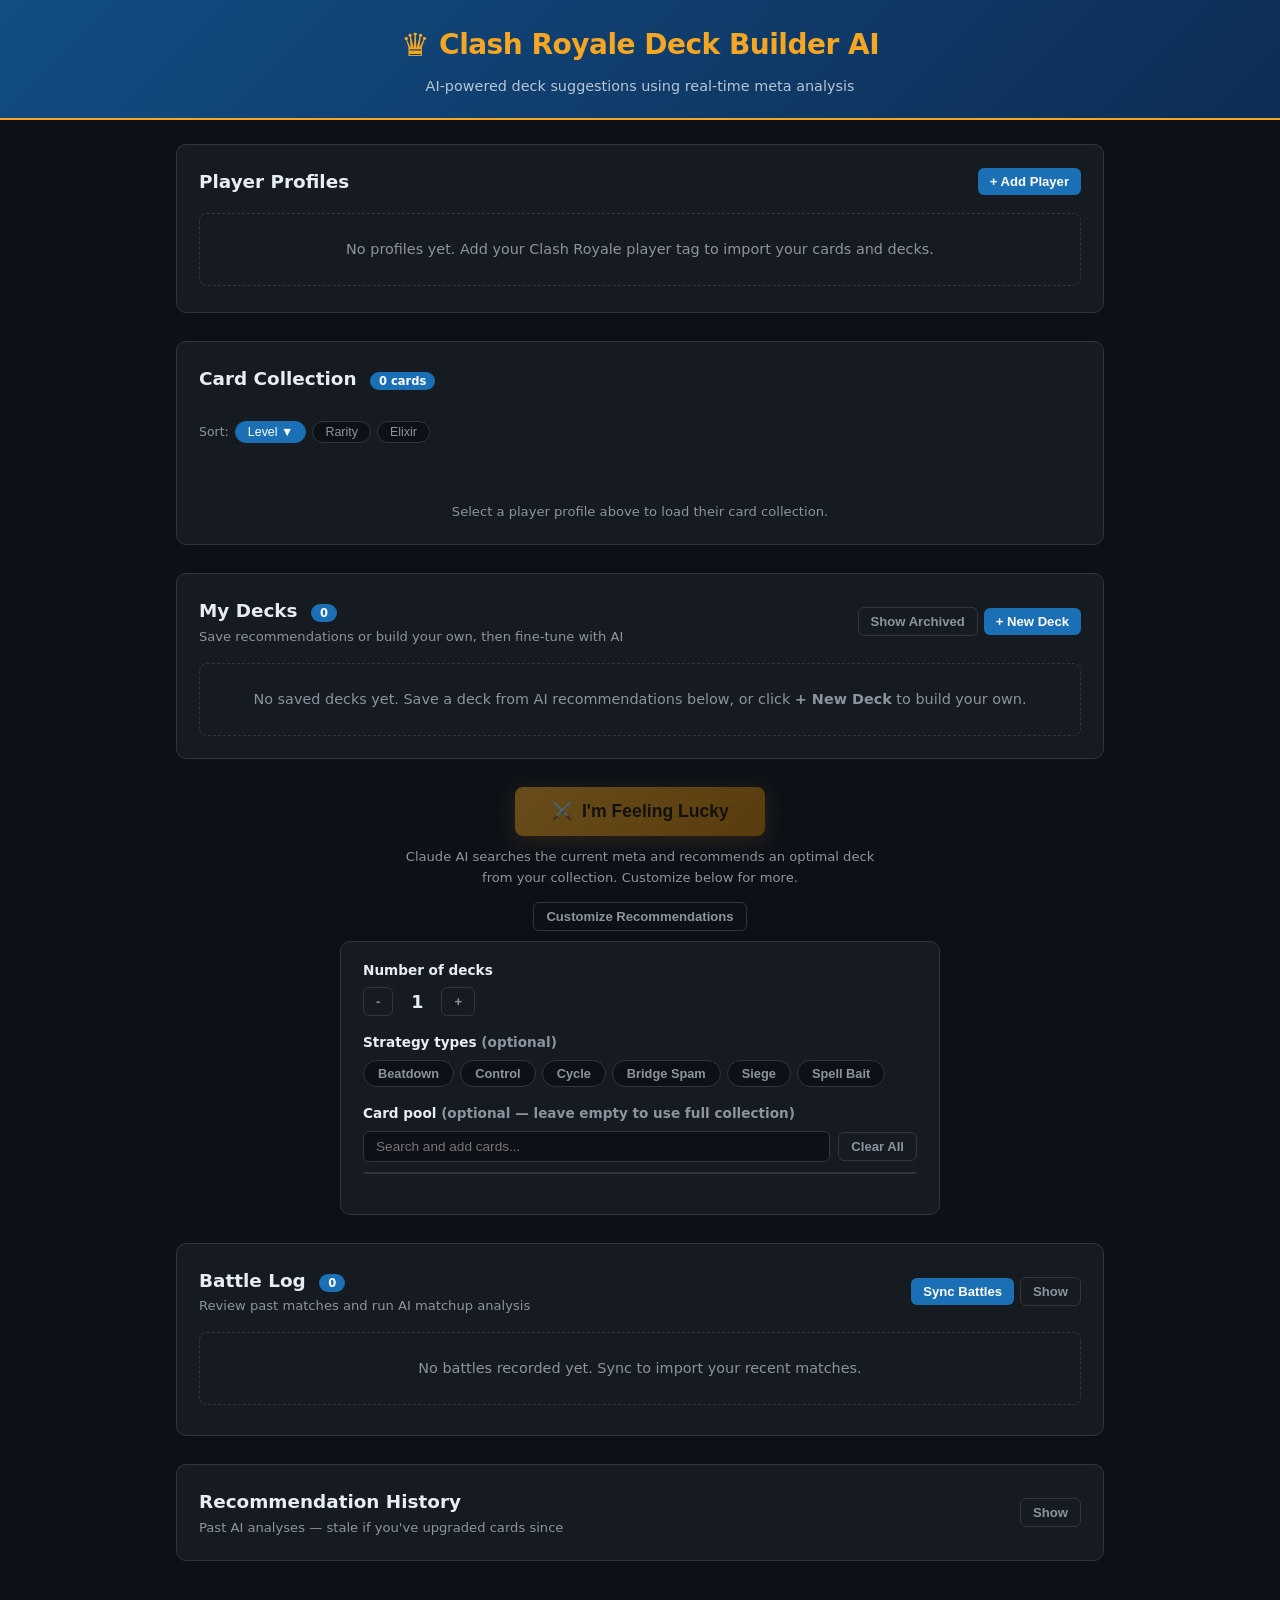
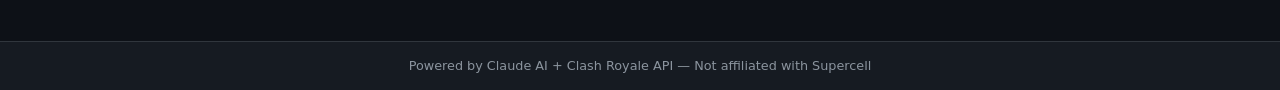
==== commit 3038d655: "Merge default branch — resolve conflicts, apply max_rounds and save button fixes Co-Authored-By: Cla" ====
--- a/templates/index.html
+++ b/templates/index.html
@@ -67,7 +67,10 @@
           <h2>My Decks <span id="my-decks-count" class="badge">0</span></h2>
           <p class="hint" style="margin:0">Save recommendations or build your own, then fine-tune with AI</p>
         </div>
-        <button id="new-deck-btn" class="btn btn-primary btn-sm">+ New Deck</button>
+        <div class="section-header-actions">
+          <button id="show-archived-btn" class="btn btn-ghost btn-sm">Show Archived</button>
+          <button id="new-deck-btn" class="btn btn-primary btn-sm">+ New Deck</button>
+        </div>
       </div>
       <div id="my-decks-empty" class="empty-state">
         No saved decks yet. Save a deck from AI recommendations below, or click <strong>+ New Deck</strong> to build your own.
@@ -78,9 +81,45 @@
     <!-- Generate ────────────────────────────────────────────────────────── -->
     <section class="generate-section">
       <button id="generate-btn" class="btn btn-generate" disabled>
-        <span class="btn-icon">⚔️</span> Analyze &amp; Generate Recommendations
+        <span class="btn-icon">⚔️</span> I'm Feeling Lucky
       </button>
-      <p class="generate-note">Claude AI searches the current meta and recommends 3 optimal decks from your collection.</p>
+      <p class="generate-note">Claude AI searches the current meta and recommends an optimal deck from your collection. Customize below for more.</p>
+
+      <!-- Recommendation Options -->
+      <button id="rec-options-toggle" class="btn btn-ghost btn-sm rec-options-toggle">Customize Recommendations</button>
+      <div id="rec-options-panel" class="rec-options-panel hidden">
+        <div class="rec-option-group">
+          <label for="rec-num-decks">Number of decks</label>
+          <div class="rec-num-control">
+            <button id="rec-num-minus" class="btn btn-ghost btn-sm">-</button>
+            <span id="rec-num-value">1</span>
+            <button id="rec-num-plus" class="btn btn-ghost btn-sm">+</button>
+          </div>
+        </div>
+
+        <div class="rec-option-group">
+          <label>Strategy types <span class="text-muted">(optional)</span></label>
+          <div id="strategy-chips" class="strategy-chips">
+            <button class="strategy-chip" data-strategy="Beatdown">Beatdown</button>
+            <button class="strategy-chip" data-strategy="Control">Control</button>
+            <button class="strategy-chip" data-strategy="Cycle">Cycle</button>
+            <button class="strategy-chip" data-strategy="Bridge Spam">Bridge Spam</button>
+            <button class="strategy-chip" data-strategy="Siege">Siege</button>
+            <button class="strategy-chip" data-strategy="Spell Bait">Spell Bait</button>
+          </div>
+        </div>
+
+        <div class="rec-option-group">
+          <label>Card pool <span class="text-muted">(optional — leave empty to use full collection)</span></label>
+          <div class="card-pool-controls">
+            <input type="text" id="card-pool-search" placeholder="Search and add cards..." autocomplete="off" />
+            <button id="card-pool-clear" class="btn btn-ghost btn-sm">Clear All</button>
+          </div>
+          <div id="card-pool-suggestions" class="card-pool-suggestions hidden"></div>
+          <div id="card-pool-selected" class="card-pool-selected"></div>
+          <p id="card-pool-count" class="hint" style="margin-top:4px"></p>
+        </div>
+      </div>
     </section>
 
     <!-- Results ──────────────────────────────────────────────────────────── -->
@@ -96,6 +135,47 @@
       <div id="decks-container"></div>
       <div id="rec-token-usage" class="token-usage-bar hidden"></div>
     </section>
+
+    <!-- Battle Log ────────────────────────────────────────────────────────── -->
+    <section class="card-section" id="battle-log-section">
+      <div class="section-header">
+        <div>
+          <h2>Battle Log <span id="battle-count" class="badge">0</span></h2>
+          <p class="hint" style="margin:0">Review past matches and run AI matchup analysis</p>
+        </div>
+        <div class="section-header-actions">
+          <button id="sync-battles-btn" class="btn btn-primary btn-sm">Sync Battles</button>
+          <button id="battle-log-toggle-btn" class="btn btn-ghost btn-sm">Show</button>
+        </div>
+      </div>
+      <div id="battle-log-list" class="battle-log-list hidden">
+        <div id="battle-log-empty" class="empty-state hidden">No battles recorded yet. Sync to import your recent matches.</div>
+        <div id="battle-log-items"></div>
+      </div>
+    </section>
+
+    <!-- Battle Analysis Modal ──────────────────────────────────────────── -->
+    <div id="battle-analysis-modal" class="modal-overlay hidden" role="dialog">
+      <div class="modal-backdrop" id="battle-analysis-backdrop"></div>
+      <div class="modal-dialog modal-wide">
+        <div class="modal-header">
+          <h3 id="battle-analysis-title">Battle Analysis</h3>
+          <button id="battle-analysis-close" class="btn btn-ghost btn-sm">&#10005; Close</button>
+        </div>
+        <div class="modal-body">
+          <div id="battle-analysis-decks" class="battle-analysis-decks"></div>
+          <div id="battle-analysis-loading" class="analysis-loading hidden">
+            <div class="spinner"></div>
+            <span id="battle-analysis-status">Analyzing matchup...</span>
+          </div>
+          <div id="battle-analysis-result" class="analysis-result hidden"></div>
+          <div id="battle-analysis-empty" class="analysis-empty">
+            <p>Get a detailed AI breakdown of this matchup — what worked, what didn't, and how to improve.</p>
+            <button id="run-battle-analysis-btn" class="btn btn-primary">Run Matchup Analysis</button>
+          </div>
+        </div>
+      </div>
+    </div>
 
     <!-- Recommendation History ───────────────────────────────────────────── -->
     <section class="card-section" id="history-section">
--- a/static/css/style.css
+++ b/static/css/style.css
@@ -106,6 +106,7 @@
   margin-bottom: 16px;
 }
 .section-header h2 { margin-bottom: 0; }
+.section-header-actions { display: flex; gap: 6px; align-items: center; }
 .text-muted { color: var(--text-muted); }
 
 /* ============================================================
@@ -275,6 +276,122 @@
   gap: 10px;
 }
 .generate-note { color: var(--text-muted); font-size: 0.82rem; max-width: 480px; }
+
+/* ── Recommendation Options Panel ─────────────────────────── */
+.rec-options-toggle { margin-top: 4px; }
+.rec-options-panel {
+  background: var(--bg-card);
+  border: 1px solid var(--border);
+  border-radius: var(--radius);
+  padding: 18px 22px;
+  width: 100%;
+  max-width: 600px;
+  text-align: left;
+  display: flex;
+  flex-direction: column;
+  gap: 16px;
+}
+.rec-option-group { display: flex; flex-direction: column; gap: 6px; }
+.rec-option-group > label { font-size: 0.85rem; font-weight: 700; }
+.rec-num-control {
+  display: flex; align-items: center; gap: 10px;
+}
+.rec-num-control span {
+  font-size: 1.1rem; font-weight: 800; min-width: 28px; text-align: center;
+}
+
+/* Strategy chips */
+.strategy-chips { display: flex; flex-wrap: wrap; gap: 6px; }
+.strategy-chip {
+  background: var(--bg);
+  border: 1px solid var(--border);
+  border-radius: 20px;
+  padding: 5px 14px;
+  font-size: 0.8rem;
+  font-weight: 600;
+  color: var(--text-muted);
+  cursor: pointer;
+  transition: var(--transition);
+}
+.strategy-chip:hover { border-color: var(--cr-blue); color: var(--text); }
+.strategy-chip.active {
+  background: rgba(123,47,190,0.25);
+  border-color: #c084fc;
+  color: #c084fc;
+}
+
+/* Card pool picker */
+.card-pool-controls { display: flex; gap: 8px; align-items: center; }
+.card-pool-controls input {
+  flex: 1; padding: 7px 12px; background: var(--bg); border: 1px solid var(--border);
+  border-radius: 6px; color: var(--text); font-size: 0.85rem;
+}
+.card-pool-controls input:focus { outline: none; border-color: var(--cr-blue); }
+.card-pool-suggestions {
+  background: var(--bg-card); border: 1px solid var(--border); border-radius: 6px;
+  max-height: 180px; overflow-y: auto; margin-top: 4px;
+}
+.card-pool-suggestion-item {
+  padding: 7px 12px; font-size: 0.83rem; cursor: pointer;
+  transition: background var(--transition);
+}
+.card-pool-suggestion-item:hover { background: var(--bg-card-hover); }
+.card-pool-selected { display: flex; flex-wrap: wrap; gap: 5px; margin-top: 6px; }
+.card-pool-chip {
+  background: rgba(26,111,181,0.2); border: 1px solid rgba(121,192,255,0.3);
+  border-radius: 14px; padding: 3px 10px; font-size: 0.78rem; color: #79c0ff;
+  display: flex; align-items: center; gap: 5px;
+}
+.card-pool-chip-remove {
+  background: none; border: none; color: #79c0ff; cursor: pointer;
+  font-size: 0.75rem; padding: 0; line-height: 1;
+}
+.card-pool-chip-remove:hover { color: #f85149; }
+
+/* ── Grade Panel ──────────────────────────────────────────── */
+.deck-grade-panel {
+  background: var(--bg);
+  border: 1px solid var(--border);
+  border-radius: 8px;
+  padding: 14px;
+  display: flex;
+  gap: 16px;
+  align-items: flex-start;
+  flex-wrap: wrap;
+}
+.grade-badge {
+  font-size: 1.8rem; font-weight: 900; min-width: 52px; height: 52px;
+  display: flex; align-items: center; justify-content: center;
+  border-radius: 10px; flex-shrink: 0;
+}
+.grade-S { background: rgba(63,185,80,0.2); color: var(--cr-green); border: 2px solid var(--cr-green); }
+.grade-A { background: rgba(121,192,255,0.15); color: #79c0ff; border: 2px solid #79c0ff; }
+.grade-B { background: rgba(245,166,35,0.15); color: var(--cr-gold); border: 2px solid var(--cr-gold); }
+.grade-C { background: rgba(227,179,65,0.12); color: #e3b341; border: 2px solid #e3b341; }
+.grade-D { background: rgba(248,81,73,0.12); color: #f85149; border: 2px solid #f85149; }
+.grade-scores { flex: 1; min-width: 200px; display: flex; flex-direction: column; gap: 5px; }
+.score-row { display: flex; align-items: center; gap: 8px; }
+.score-label { font-size: 0.75rem; font-weight: 600; color: var(--text-muted); width: 70px; text-align: right; }
+.score-bar-track {
+  flex: 1; height: 8px; background: rgba(255,255,255,0.06); border-radius: 4px; overflow: hidden;
+}
+.score-bar-fill { height: 100%; border-radius: 4px; transition: width 0.6s ease; }
+.score-value { font-size: 0.72rem; color: var(--text-muted); min-width: 32px; }
+.grade-summary { font-size: 0.82rem; color: var(--text-muted); line-height: 1.5; flex-basis: 100%; margin-top: 4px; }
+
+/* ── Matchup Tags ─────────────────────────────────────────── */
+.matchup-group { display: flex; flex-direction: column; gap: 6px; }
+.matchup-row { display: flex; flex-wrap: wrap; gap: 5px; align-items: center; }
+.matchup-label { font-size: 0.75rem; font-weight: 700; margin-right: 4px; }
+.fav-label { color: var(--cr-green); }
+.unfav-label { color: #f85149; }
+.even-label { color: var(--text-muted); }
+.matchup-tag {
+  font-size: 0.73rem; padding: 2px 8px; border-radius: 10px; font-weight: 500;
+}
+.matchup-fav { background: rgba(63,185,80,0.12); color: var(--cr-green); border: 1px solid rgba(63,185,80,0.3); }
+.matchup-unfav { background: rgba(248,81,73,0.1); color: #f85149; border: 1px solid rgba(248,81,73,0.3); }
+.matchup-even { background: rgba(139,148,158,0.1); color: var(--text-muted); border: 1px solid rgba(139,148,158,0.2); }
 
 /* ============================================================
    Status / Empty
@@ -390,6 +507,7 @@
 .tag-tier-C { background: rgba(227,179,65,0.12); color: #e3b341; border: 1px solid rgba(227,179,65,0.25); }
 .tag-tier-D { background: rgba(248,81,73,0.12); color: #f85149; border: 1px solid rgba(248,81,73,0.25); }
 .tag-stale  { background: rgba(245,166,35,0.12); color: #e3b341; border: 1px solid rgba(245,166,35,0.25); font-size: 0.72rem; }
+.tag-archived { background: rgba(139,148,158,0.12); color: var(--text-muted); border: 1px solid rgba(139,148,158,0.25); font-size: 0.72rem; }
 
 /* ============================================================
    Results Section
@@ -1267,6 +1385,71 @@
   padding: 14px;
   text-align: center;
 }
+
+/* ============================================================
+   Battle Log
+   ============================================================ */
+.battle-log-list { display: flex; flex-direction: column; gap: 8px; margin-top: 12px; }
+.battle-log-item {
+  background: var(--bg);
+  border: 1px solid var(--border);
+  border-radius: 8px;
+  padding: 12px 14px;
+  border-left: 3px solid var(--border);
+}
+.battle-log-item.battle-win { border-left-color: var(--cr-green); }
+.battle-log-item.battle-loss { border-left-color: #f85149; }
+.battle-log-item.battle-draw { border-left-color: var(--cr-gold); }
+
+.battle-log-header {
+  display: flex; align-items: center; gap: 10px; flex-wrap: wrap;
+}
+.battle-result-badge {
+  font-size: 0.75rem; font-weight: 800; padding: 2px 8px; border-radius: 4px;
+  text-transform: uppercase;
+}
+.battle-result-badge.battle-win { background: rgba(63,185,80,0.2); color: var(--cr-green); }
+.battle-result-badge.battle-loss { background: rgba(248,81,73,0.15); color: #f85149; }
+.battle-result-badge.battle-draw { background: rgba(245,166,35,0.15); color: var(--cr-gold); }
+.battle-score { font-weight: 800; font-size: 0.9rem; }
+.battle-mode { font-size: 0.78rem; color: var(--text-muted); }
+.battle-opponent { font-size: 0.82rem; }
+.battle-time { font-size: 0.72rem; color: var(--text-muted); margin-left: auto; }
+
+.battle-decks-row {
+  display: grid; grid-template-columns: 1fr 1fr; gap: 10px; margin-top: 8px;
+}
+.battle-deck-side { display: flex; flex-direction: column; gap: 4px; }
+.battle-deck-label { font-size: 0.72rem; font-weight: 700; color: var(--text-muted); text-transform: uppercase; }
+.battle-deck-chips { display: flex; flex-wrap: wrap; gap: 3px; }
+
+/* ── Battle Analysis Modal ────────────────────────────────── */
+.modal-wide { max-width: 720px; }
+
+.battle-analysis-decks {
+  display: flex; align-items: center; gap: 12px; margin-bottom: 16px;
+  flex-wrap: wrap; justify-content: center;
+}
+.battle-analysis-side { flex: 1; min-width: 200px; }
+.battle-analysis-side h4 { font-size: 0.82rem; font-weight: 700; margin-bottom: 6px; }
+.battle-analysis-vs {
+  font-size: 1.2rem; font-weight: 900; color: var(--text-muted);
+  flex-shrink: 0; padding: 0 8px;
+}
+
+.battle-analysis-overview {
+  display: flex; align-items: flex-start; gap: 14px;
+  margin-bottom: 14px; flex-wrap: wrap;
+}
+.battle-analysis-summary { flex: 1; min-width: 200px; }
+.battle-matchup-line {
+  display: flex; align-items: center; gap: 6px; flex-wrap: wrap; margin-bottom: 6px;
+}
+.battle-card-assessment {
+  display: flex; flex-direction: column; gap: 6px; margin-top: 10px;
+  font-size: 0.85rem;
+}
+.battle-card-assessment > div { display: flex; align-items: center; gap: 6px; flex-wrap: wrap; }
 
 /* ============================================================
    Responsive
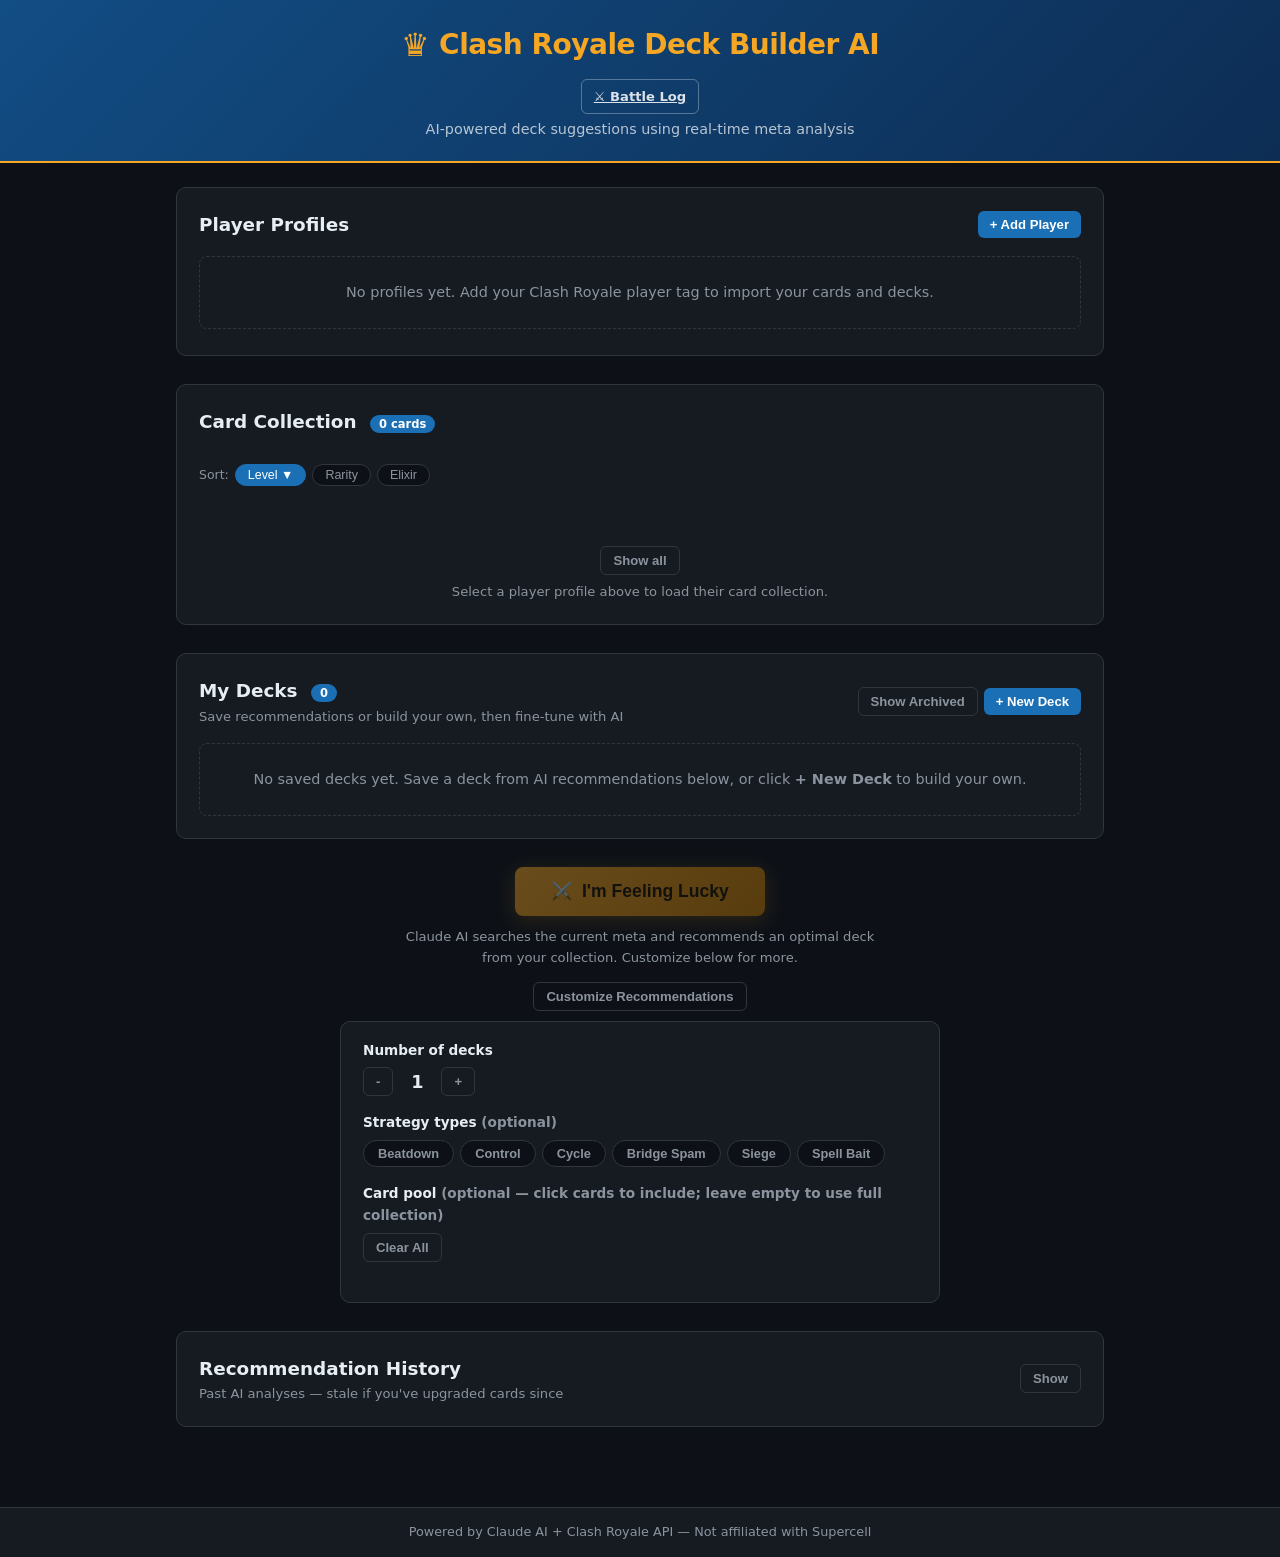
==== commit 40f9870b: "Add Battle Log feature with analysis capabilities - Introduced a new Battle Log page to review past " ====
--- a/templates/index.html
+++ b/templates/index.html
@@ -10,6 +10,9 @@
   <header class="site-header">
     <div class="header-inner">
       <div class="logo"><span class="crown">♛</span><span>Clash Royale Deck Builder AI</span></div>
+      <div class="header-nav">
+        <a href="/battle-log" class="btn btn-ghost btn-sm">⚔ Battle Log</a>
+      </div>
       <p class="tagline">AI-powered deck suggestions using real-time meta analysis</p>
     </div>
   </header>
@@ -57,6 +60,9 @@
         <button class="sort-btn" data-sort="elixir">Elixir</button>
       </div>
       <div id="card-grid" class="card-grid"></div>
+      <div id="collection-expand-row" class="collection-expand-row hidden">
+        <button id="collection-toggle-btn" class="btn btn-ghost btn-sm">Show all</button>
+      </div>
       <p id="collection-hint" class="hint center">Select a player profile above to load their card collection.</p>
     </section>
 
@@ -110,14 +116,12 @@
         </div>
 
         <div class="rec-option-group">
-          <label>Card pool <span class="text-muted">(optional — leave empty to use full collection)</span></label>
+          <label>Card pool <span class="text-muted">(optional — click cards to include; leave empty to use full collection)</span></label>
           <div class="card-pool-controls">
-            <input type="text" id="card-pool-search" placeholder="Search and add cards..." autocomplete="off" />
             <button id="card-pool-clear" class="btn btn-ghost btn-sm">Clear All</button>
-          </div>
-          <div id="card-pool-suggestions" class="card-pool-suggestions hidden"></div>
-          <div id="card-pool-selected" class="card-pool-selected"></div>
-          <p id="card-pool-count" class="hint" style="margin-top:4px"></p>
+            <p id="card-pool-count" class="hint" style="margin:0"></p>
+          </div>
+          <div id="card-pool-grid" class="card-pool-grid"></div>
         </div>
       </div>
     </section>
@@ -135,47 +139,6 @@
       <div id="decks-container"></div>
       <div id="rec-token-usage" class="token-usage-bar hidden"></div>
     </section>
-
-    <!-- Battle Log ────────────────────────────────────────────────────────── -->
-    <section class="card-section" id="battle-log-section">
-      <div class="section-header">
-        <div>
-          <h2>Battle Log <span id="battle-count" class="badge">0</span></h2>
-          <p class="hint" style="margin:0">Review past matches and run AI matchup analysis</p>
-        </div>
-        <div class="section-header-actions">
-          <button id="sync-battles-btn" class="btn btn-primary btn-sm">Sync Battles</button>
-          <button id="battle-log-toggle-btn" class="btn btn-ghost btn-sm">Show</button>
-        </div>
-      </div>
-      <div id="battle-log-list" class="battle-log-list hidden">
-        <div id="battle-log-empty" class="empty-state hidden">No battles recorded yet. Sync to import your recent matches.</div>
-        <div id="battle-log-items"></div>
-      </div>
-    </section>
-
-    <!-- Battle Analysis Modal ──────────────────────────────────────────── -->
-    <div id="battle-analysis-modal" class="modal-overlay hidden" role="dialog">
-      <div class="modal-backdrop" id="battle-analysis-backdrop"></div>
-      <div class="modal-dialog modal-wide">
-        <div class="modal-header">
-          <h3 id="battle-analysis-title">Battle Analysis</h3>
-          <button id="battle-analysis-close" class="btn btn-ghost btn-sm">&#10005; Close</button>
-        </div>
-        <div class="modal-body">
-          <div id="battle-analysis-decks" class="battle-analysis-decks"></div>
-          <div id="battle-analysis-loading" class="analysis-loading hidden">
-            <div class="spinner"></div>
-            <span id="battle-analysis-status">Analyzing matchup...</span>
-          </div>
-          <div id="battle-analysis-result" class="analysis-result hidden"></div>
-          <div id="battle-analysis-empty" class="analysis-empty">
-            <p>Get a detailed AI breakdown of this matchup — what worked, what didn't, and how to improve.</p>
-            <button id="run-battle-analysis-btn" class="btn btn-primary">Run Matchup Analysis</button>
-          </div>
-        </div>
-      </div>
-    </div>
 
     <!-- Recommendation History ───────────────────────────────────────────── -->
     <section class="card-section" id="history-section">
--- a/static/css/style.css
+++ b/static/css/style.css
@@ -67,6 +67,17 @@
 }
 .crown { font-size: 2rem; }
 .tagline { color: rgba(255,255,255,0.7); font-size: 0.9rem; margin-top: 4px; }
+.header-nav { margin-top: 8px; display: flex; justify-content: center; gap: 8px; }
+.header-nav .btn { color: rgba(255,255,255,0.85); border-color: rgba(255,255,255,0.3); }
+.header-nav .btn:hover { background: rgba(255,255,255,0.1); }
+.nav-back-link {
+  color: rgba(255,255,255,0.75);
+  font-size: 0.9rem;
+  font-weight: 600;
+  text-decoration: none;
+  letter-spacing: 0;
+}
+.nav-back-link:hover { color: var(--cr-gold); }
 
 /* ============================================================
    Card Sections
@@ -321,32 +332,36 @@
 }
 
 /* Card pool picker */
-.card-pool-controls { display: flex; gap: 8px; align-items: center; }
-.card-pool-controls input {
-  flex: 1; padding: 7px 12px; background: var(--bg); border: 1px solid var(--border);
-  border-radius: 6px; color: var(--text); font-size: 0.85rem;
-}
-.card-pool-controls input:focus { outline: none; border-color: var(--cr-blue); }
-.card-pool-suggestions {
-  background: var(--bg-card); border: 1px solid var(--border); border-radius: 6px;
-  max-height: 180px; overflow-y: auto; margin-top: 4px;
-}
-.card-pool-suggestion-item {
-  padding: 7px 12px; font-size: 0.83rem; cursor: pointer;
-  transition: background var(--transition);
-}
-.card-pool-suggestion-item:hover { background: var(--bg-card-hover); }
-.card-pool-selected { display: flex; flex-wrap: wrap; gap: 5px; margin-top: 6px; }
-.card-pool-chip {
-  background: rgba(26,111,181,0.2); border: 1px solid rgba(121,192,255,0.3);
-  border-radius: 14px; padding: 3px 10px; font-size: 0.78rem; color: #79c0ff;
-  display: flex; align-items: center; gap: 5px;
-}
-.card-pool-chip-remove {
-  background: none; border: none; color: #79c0ff; cursor: pointer;
-  font-size: 0.75rem; padding: 0; line-height: 1;
-}
-.card-pool-chip-remove:hover { color: #f85149; }
+.card-pool-controls { display: flex; gap: 10px; align-items: center; margin-bottom: 8px; }
+
+/* Clickable card grid for pool selection */
+.card-pool-grid {
+  display: flex; flex-wrap: wrap; gap: 5px; margin-top: 4px;
+  max-height: 260px; overflow-y: auto;
+  padding: 2px;
+}
+.card-pool-chip-pick {
+  display: flex; align-items: center; gap: 4px;
+  background: var(--bg-card); border: 1px solid var(--border);
+  border-radius: 14px; padding: 3px 10px;
+  font-size: 0.78rem; color: var(--text-muted);
+  cursor: pointer; user-select: none;
+  transition: background var(--transition), border-color var(--transition), color var(--transition);
+}
+.card-pool-chip-pick:hover {
+  background: var(--bg-card-hover); border-color: var(--cr-blue); color: var(--text);
+}
+.card-pool-chip-pick.selected {
+  background: rgba(26,111,181,0.25); border-color: rgba(121,192,255,0.5); color: #79c0ff;
+}
+.card-pool-chip-pick .chip-level {
+  font-size: 0.7rem; font-weight: 700; opacity: 0.7;
+}
+
+/* Collection expand/collapse */
+.collection-expand-row {
+  display: flex; justify-content: center; margin-top: 8px;
+}
 
 /* ── Grade Panel ──────────────────────────────────────────── */
 .deck-grade-panel {
@@ -1110,6 +1125,23 @@
   color: var(--text-muted);
   line-height: 1.65;
   white-space: pre-wrap;
+}
+
+.analysis-strategy {
+  font-size: 0.84rem;
+  color: var(--text-muted);
+  line-height: 1.6;
+}
+.strategy-para { margin: 6px 0; }
+.analysis-strategy ul { margin: 4px 0 8px 16px; padding: 0; }
+.analysis-strategy li { margin-bottom: 3px; }
+
+.analysis-rerun-row {
+  display: flex;
+  justify-content: flex-end;
+  margin-top: 12px;
+  padding-top: 10px;
+  border-top: 1px solid var(--border);
 }
 
 /* Right column — chat */
